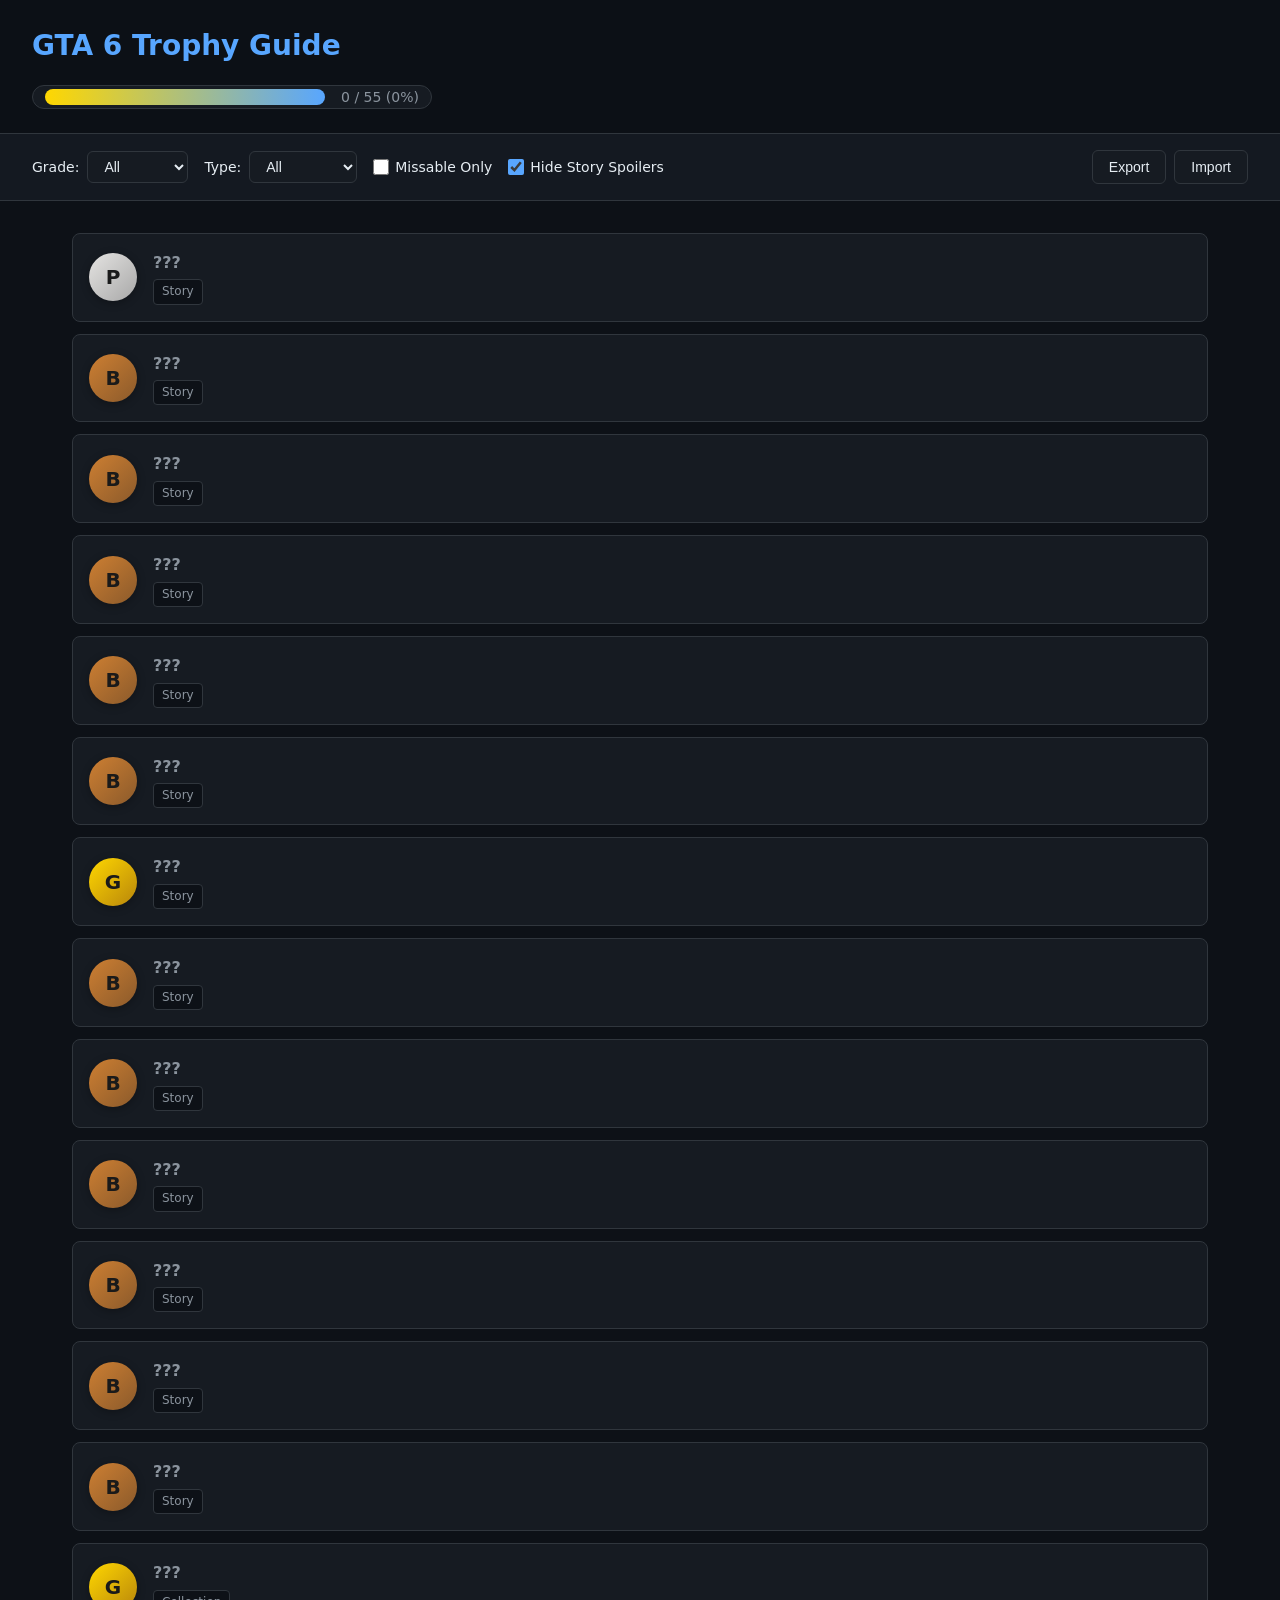
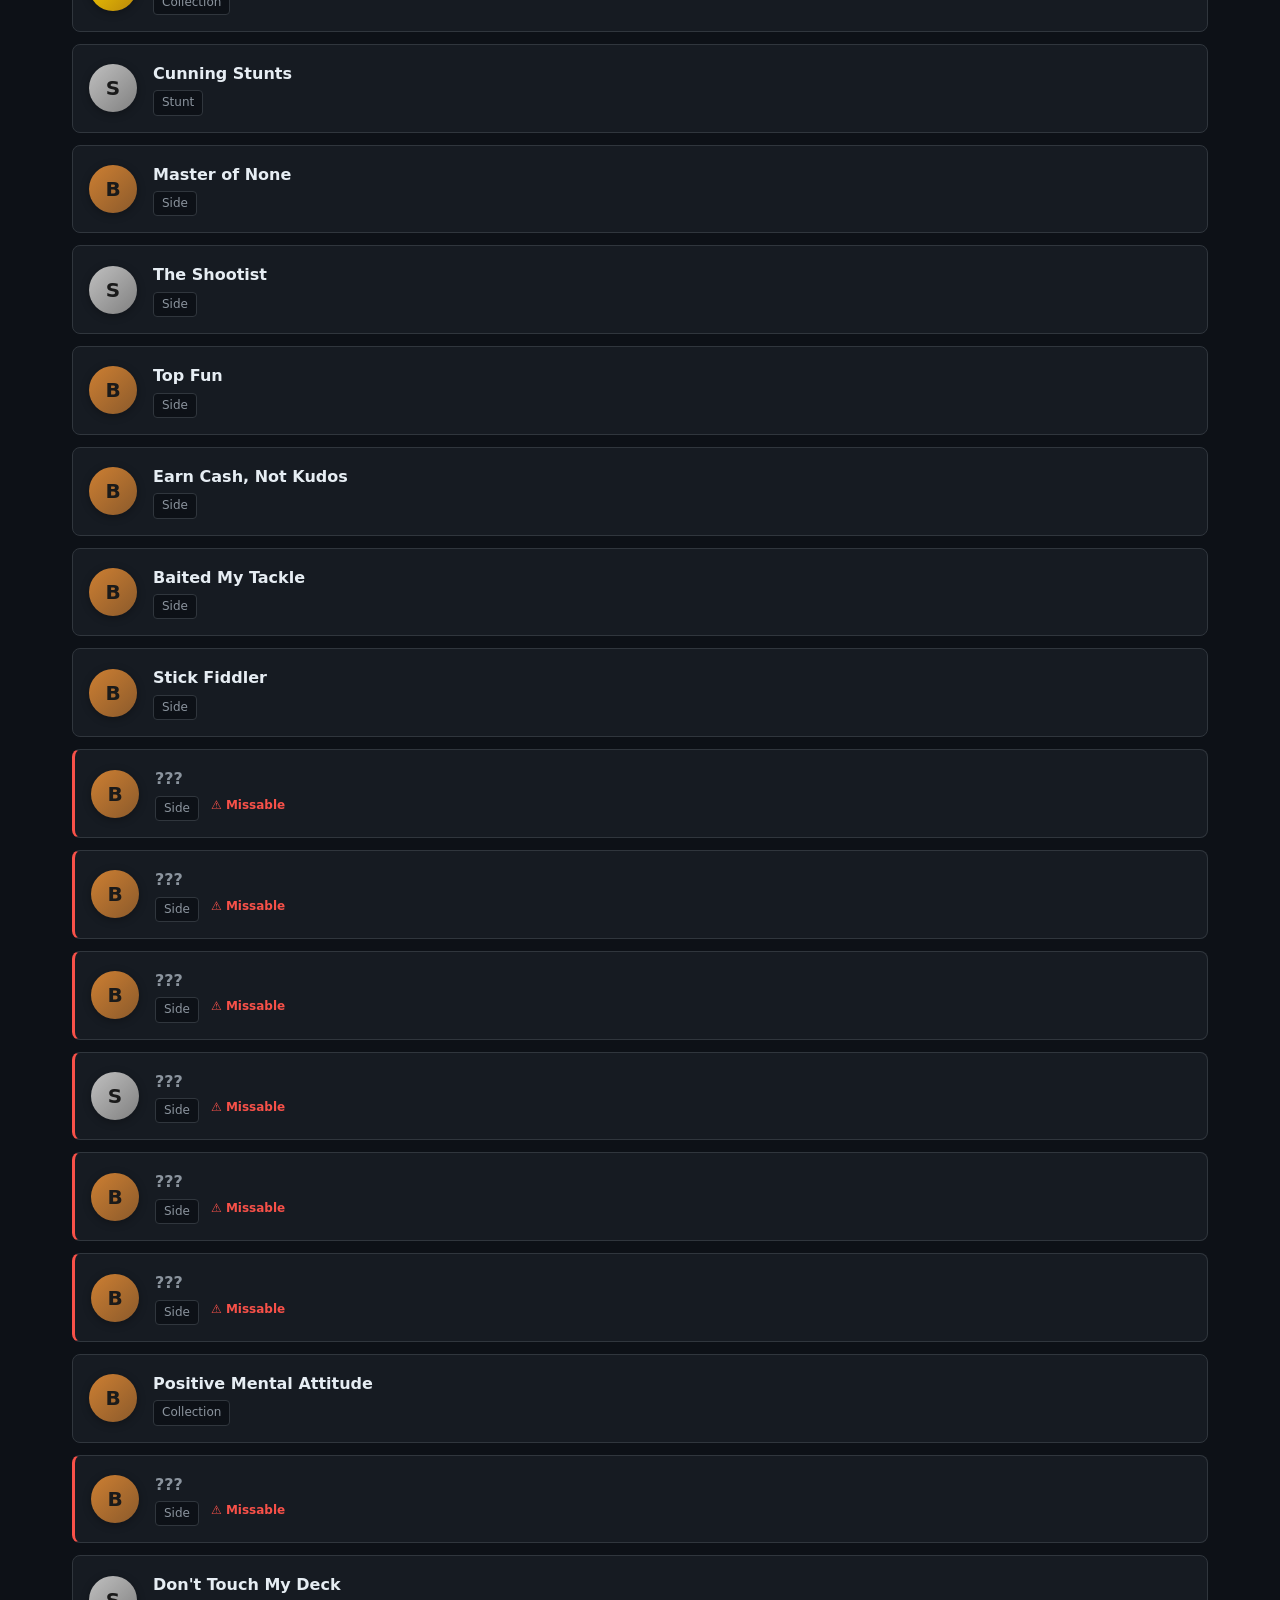
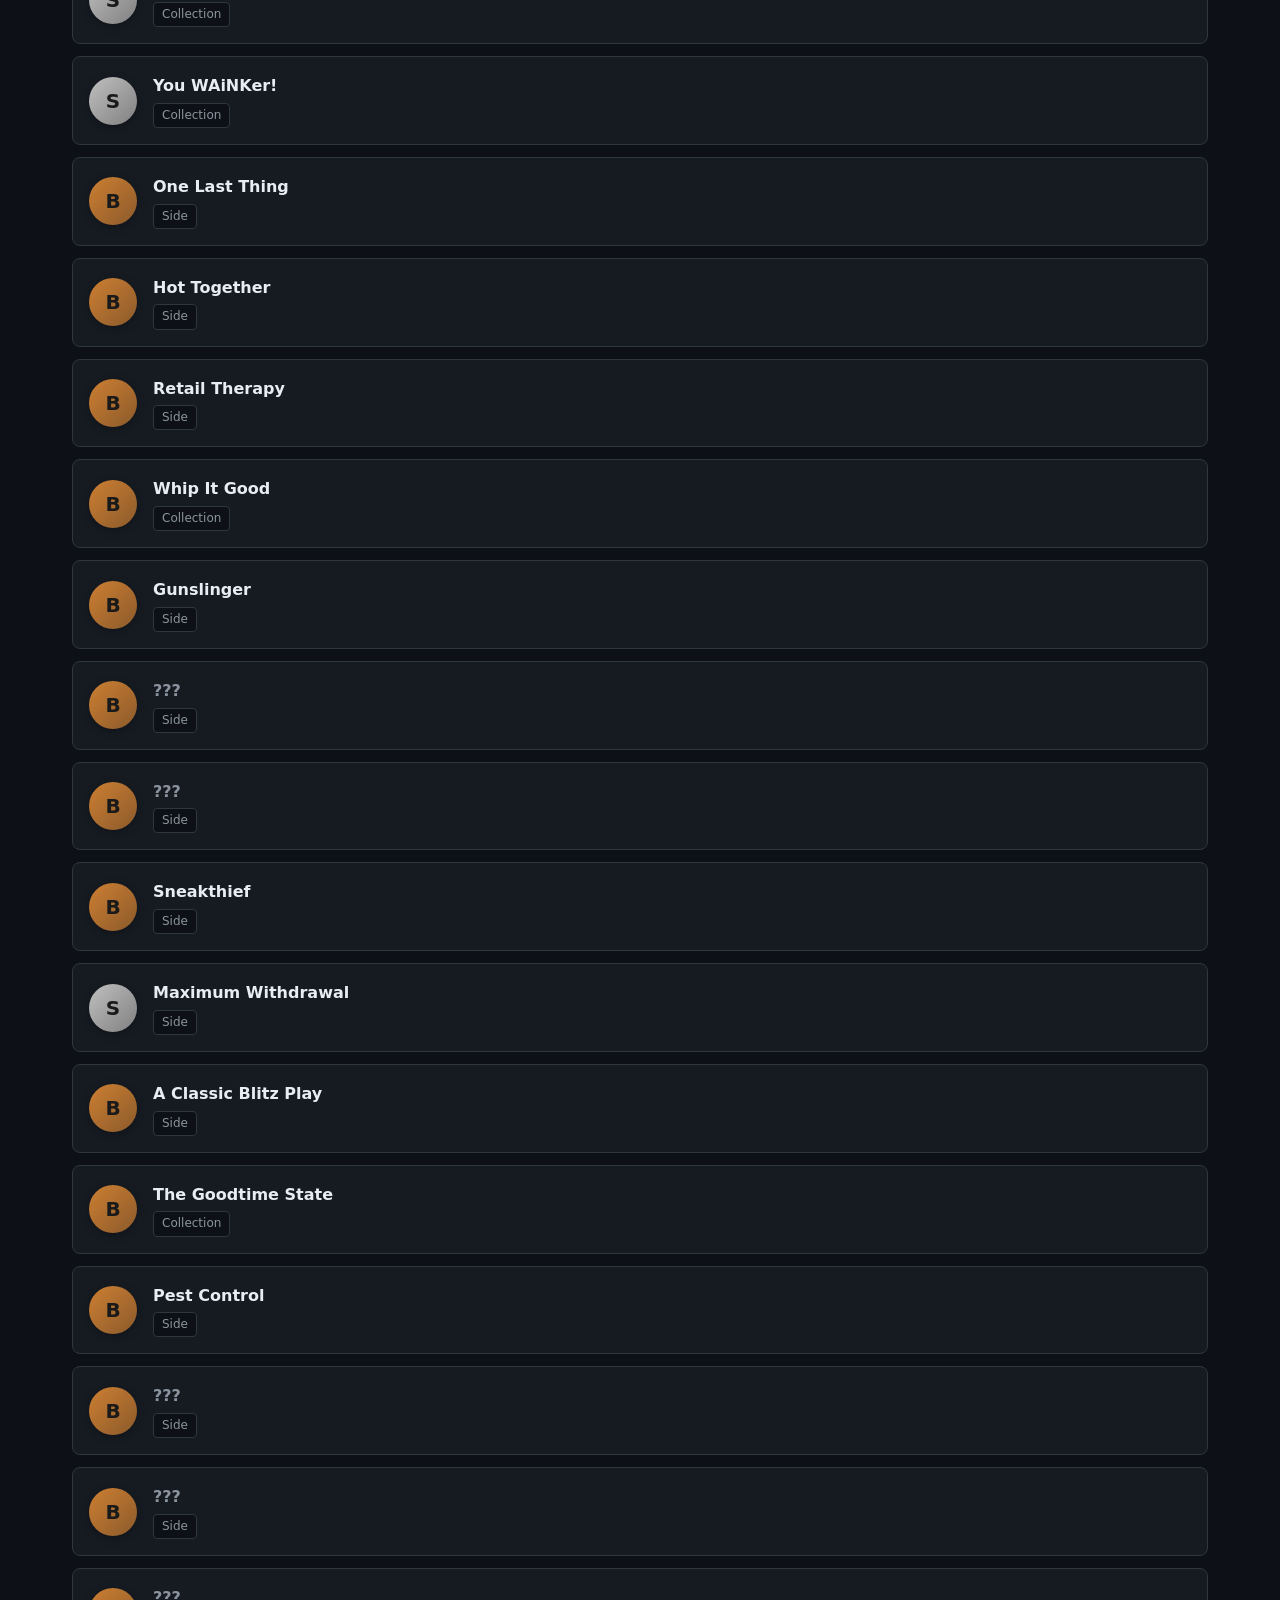
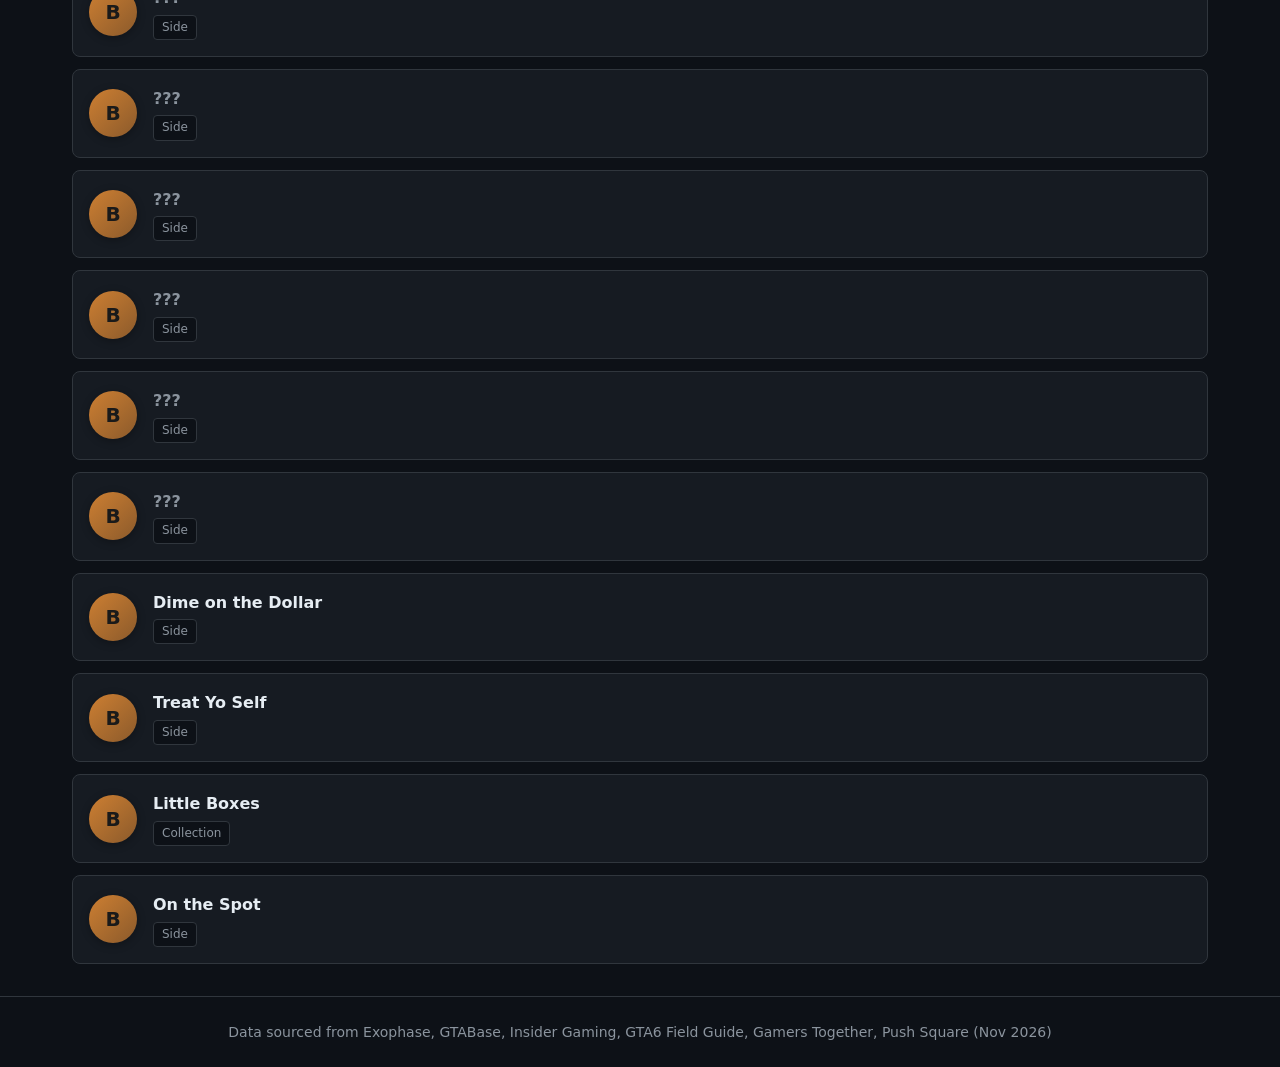
==== app/index.html @ a834d06f "FASE 1: GTA 6 trophy guide complete - 55 official PS5 trophies with exact names, grades, types, sour" ====
<!DOCTYPE html>
<html lang="en">
<head>
  <meta charset="UTF-8">
  <meta name="viewport" content="width=device-width, initial-scale=1.0">
  <title>GTA 6 Trophy Guide</title>
  <link rel="stylesheet" href="styles.css">
</head>
<body>
  <header class="header">
    <h1>GTA 6 Trophy Guide</h1>
    <div class="progress-bar">
      <div class="progress-fill" id="progressFill"></div>
      <span class="progress-text" id="progressText">0 / 55 (0%)</span>
    </div>
  </header>

  <nav class="toolbar">
    <div class="filter-group">
      <label>Grade:</label>
      <select id="gradeFilter">
        <option value="all">All</option>
        <option value="platinum">Platinum</option>
        <option value="gold">Gold</option>
        <option value="silver">Silver</option>
        <option value="bronze">Bronze</option>
      </select>
    </div>
    <div class="filter-group">
      <label>Type:</label>
      <select id="typeFilter">
        <option value="all">All</option>
        <option value="story">Story</option>
        <option value="side">Side</option>
        <option value="collection">Collection</option>
        <option value="stunt">Stunt</option>
      </select>
    </div>
    <div class="filter-group">
      <label>
        <input type="checkbox" id="missableFilter"> Missable Only
      </label>
    </div>
    <div class="filter-group">
      <label>
        <input type="checkbox" id="spoilerToggle" checked> Hide Story Spoilers
      </label>
    </div>
    <div class="actions">
      <button id="exportBtn" title="Export progress to JSON">Export</button>
      <button id="importBtn" title="Import progress from JSON">Import</button>
      <input type="file" id="importFile" accept=".json" style="display:none;">
    </div>
  </nav>

  <main class="main">
    <section id="listView" class="view">
      <ul id="trophyList" class="trophy-list"></ul>
    </section>

    <section id="detailView" class="view hidden">
      <button class="back-btn" id="backBtn">← Back to List</button>
      <article id="trophyDetail" class="trophy-detail"></article>
    </section>

    <section id="roadmapView" class="view hidden">
      <button class="back-btn" id="roadmapBackBtn">← Back to List</button>
      <div id="roadmap" class="roadmap"></div>
    </section>
  </main>

  <footer class="footer">
    <p>Data sourced from Exophase, GTABase, Insider Gaming, GTA6 Field Guide, Gamers Together, Push Square (Nov 2026)</p>
  </footer>

  <script type="module" src="app.js"></script>
</body>
</html>
---- app/styles.css ----
* {
  box-sizing: border-box;
  margin: 0;
  padding: 0;
}

:root {
  --bg: #0d1117;
  --fg: #e6edf3;
  --muted: #8b949e;
  --accent: #58a6ff;
  --accent-hover: #79c0ff;
  --card: #161b22;
  --border: #30363d;
  --platinum: #e5e4e2;
  --gold: #ffd700;
  --silver: #c0c0c0;
  --bronze: #cd7f32;
  --danger: #f85149;
  --success: #3fb950;
}

body {
  font-family: system-ui, -apple-system, BlinkMacSystemFont, 'Segoe UI', sans-serif;
  background: var(--bg);
  color: var(--fg);
  line-height: 1.6;
  min-height: 100vh;
  display: flex;
  flex-direction: column;
}

.header {
  padding: 1.5rem 2rem;
  border-bottom: 1px solid var(--border);
  background: rgba(13, 17, 23, 0.95);
  position: sticky;
  top: 0;
  z-index: 10;
}

.header h1 {
  font-size: 1.75rem;
  font-weight: 700;
  margin-bottom: 1rem;
  color: var(--accent);
}

.progress-bar {
  display: flex;
  align-items: center;
  gap: 1rem;
  height: 24px;
  background: var(--card);
  border: 1px solid var(--border);
  border-radius: 12px;
  padding: 0 0.75rem;
  max-width: 400px;
}

.progress-fill {
  height: 16px;
  background: linear-gradient(90deg, var(--gold), var(--accent));
  border-radius: 8px;
  transition: width 0.3s ease;
  flex: 1;
}

.progress-text {
  font-size: 0.875rem;
  color: var(--muted);
  white-space: nowrap;
}

.toolbar {
  display: flex;
  flex-wrap: wrap;
  gap: 1rem;
  padding: 1rem 2rem;
  border-bottom: 1px solid var(--border);
  background: rgba(22, 27, 34, 0.95);
  position: sticky;
  top: 60px;
  z-index: 9;
  align-items: center;
}

.filter-group {
  display: flex;
  align-items: center;
  gap: 0.5rem;
  font-size: 0.875rem;
}

.filter-group select {
  padding: 0.375rem 0.75rem;
  border: 1px solid var(--border);
  border-radius: 6px;
  background: var(--card);
  color: var(--fg);
  font-size: 0.875rem;
  cursor: pointer;
}

.filter-group select:focus {
  outline: none;
  border-color: var(--accent);
}

.filter-group label {
  display: flex;
  align-items: center;
  gap: 0.375rem;
  cursor: pointer;
}

.filter-group input[type="checkbox"] {
  width: 16px;
  height: 16px;
  accent-color: var(--accent);
}

.actions {
  display: flex;
  gap: 0.5rem;
  margin-left: auto;
}

.actions button {
  padding: 0.5rem 1rem;
  border: 1px solid var(--border);
  border-radius: 6px;
  background: var(--card);
  color: var(--fg);
  font-size: 0.875rem;
  cursor: pointer;
  transition: all 0.15s ease;
}

.actions button:hover {
  border-color: var(--accent);
  background: var(--bg);
}

.main {
  flex: 1;
  padding: 2rem;
  max-width: 1200px;
  margin: 0 auto;
  width: 100%;
}

.view {
  animation: fadeIn 0.2s ease;
}

@keyframes fadeIn {
  from { opacity: 0; transform: translateY(4px); }
  to { opacity: 1; transform: translateY(0); }
}

.hidden {
  display: none !important;
}

.trophy-list {
  list-style: none;
  display: grid;
  gap: 0.75rem;
}

.trophy-item {
  display: flex;
  align-items: center;
  gap: 1rem;
  padding: 1rem;
  background: var(--card);
  border: 1px solid var(--border);
  border-radius: 8px;
  cursor: pointer;
  transition: all 0.15s ease;
}

.trophy-item:hover {
  border-color: var(--accent);
  transform: translateX(4px);
}

.trophy-item.earned {
  border-color: var(--success);
  background: rgba(63, 185, 80, 0.1);
}

.trophy-item.missable {
  border-left: 3px solid var(--danger);
}

.trophy-grade {
  width: 48px;
  height: 48px;
  border-radius: 50%;
  display: flex;
  align-items: center;
  justify-content: center;
  font-weight: 700;
  font-size: 1.25rem;
  flex-shrink: 0;
  box-shadow: 0 2px 8px rgba(0,0,0,0.3);
}

.trophy-grade.platinum { background: linear-gradient(135deg, #e5e4e2, #a8a8a8); color: #1a1a1a; }
.trophy-grade.gold { background: linear-gradient(135deg, #ffd700, #b8860b); color: #1a1a1a; }
.trophy-grade.silver { background: linear-gradient(135deg, #c0c0c0, #808080); color: #1a1a1a; }
.trophy-grade.bronze { background: linear-gradient(135deg, #cd7f32, #8b5a2b); color: #1a1a1a; }

.trophy-info {
  flex: 1;
  min-width: 0;
}

.trophy-name {
  font-weight: 600;
  font-size: 1rem;
  margin-bottom: 0.25rem;
  white-space: nowrap;
  overflow: hidden;
  text-overflow: ellipsis;
}

.trophy-name.hidden-spoiler {
  color: var(--muted);
}

.trophy-meta {
  display: flex;
  gap: 0.75rem;
  font-size: 0.75rem;
  color: var(--muted);
}

.trophy-type {
  text-transform: capitalize;
  padding: 0.125rem 0.5rem;
  background: var(--bg);
  border: 1px solid var(--border);
  border-radius: 4px;
}

.trophy-missable-badge {
  color: var(--danger);
  font-weight: 600;
}

.back-btn {
  display: inline-flex;
  align-items: center;
  gap: 0.5rem;
  padding: 0.5rem 1rem;
  margin-bottom: 1.5rem;
  border: 1px solid var(--border);
  border-radius: 6px;
  background: var(--card);
  color: var(--fg);
  font-size: 0.875rem;
  cursor: pointer;
  transition: all 0.15s ease;
}

.back-btn:hover {
  border-color: var(--accent);
  background: var(--bg);
}

.trophy-detail {
  background: var(--card);
  border: 1px solid var(--border);
  border-radius: 12px;
  padding: 2rem;
}

.trophy-detail-header {
  display: flex;
  align-items: flex-start;
  gap: 1.5rem;
  margin-bottom: 1.5rem;
  padding-bottom: 1.5rem;
  border-bottom: 1px solid var(--border);
}

.trophy-detail-grade {
  width: 80px;
  height: 80px;
  border-radius: 50%;
  display: flex;
  align-items: center;
  justify-content: center;
  font-weight: 700;
  font-size: 2rem;
  flex-shrink: 0;
  box-shadow: 0 4px 16px rgba(0,0,0,0.4);
}

.trophy-detail-info h2 {
  font-size: 1.5rem;
  margin-bottom: 0.5rem;
}

.trophy-detail-meta {
  display: flex;
  gap: 1rem;
  font-size: 0.875rem;
  color: var(--muted);
}

.trophy-detail-section {
  margin-bottom: 1.5rem;
}

.trophy-detail-section h3 {
  font-size: 1rem;
  color: var(--accent);
  margin-bottom: 0.5rem;
  text-transform: uppercase;
  letter-spacing: 0.05em;
}

.trophy-detail-section p {
  color: var(--fg);
  line-height: 1.7;
}

.trophy-detail-source {
  font-size: 0.875rem;
  color: var(--muted);
}

.trophy-detail-source a {
  color: var(--accent);
  text-decoration: none;
}

.trophy-detail-source a:hover {
  text-decoration: underline;
}

.roadmap {
  background: var(--card);
  border: 1px solid var(--border);
  border-radius: 12px;
  padding: 2rem;
}

.roadmap h2 {
  font-size: 1.5rem;
  margin-bottom: 1.5rem;
  color: var(--accent);
}

.roadmap-phase {
  margin-bottom: 2rem;
  padding-bottom: 1.5rem;
  border-bottom: 1px solid var(--border);
}

.roadmap-phase:last-child {
  border-bottom: none;
  margin-bottom: 0;
  padding-bottom: 0;
}

.roadmap-phase h3 {
  font-size: 1.125rem;
  color: var(--gold);
  margin-bottom: 1rem;
  display: flex;
  align-items: center;
  gap: 0.5rem;
}

.roadmap-phase ul {
  list-style: none;
  display: grid;
  grid-template-columns: repeat(auto-fill, minmax(280px, 1fr));
  gap: 0.5rem;
}

.roadmap-phase li {
  display: flex;
  align-items: center;
  gap: 0.75rem;
  padding: 0.5rem 0.75rem;
  background: var(--bg);
  border: 1px solid var(--border);
  border-radius: 6px;
  font-size: 0.875rem;
}

.roadmap-phase li.done {
  border-color: var(--success);
  background: rgba(63, 185, 80, 0.1);
  text-decoration: line-through;
  color: var(--muted);
}

.roadmap-phase li.missable {
  border-left: 3px solid var(--danger);
}

.roadmap-checkbox {
  width: 18px;
  height: 18px;
  accent-color: var(--accent);
  cursor: pointer;
  flex-shrink: 0;
}

.footer {
  padding: 1.5rem 2rem;
  border-top: 1px solid var(--border);
  text-align: center;
  color: var(--muted);
  font-size: 0.875rem;
}

@media (max-width: 768px) {
  .header, .toolbar, .main, .footer {
    padding-left: 1rem;
    padding-right: 1rem;
  }
  
  .toolbar {
    flex-direction: column;
    align-items: stretch;
  }
  
  .actions {
    justify-content: center;
  }
  
  .roadmap-phase ul {
    grid-template-columns: 1fr;
  }
}
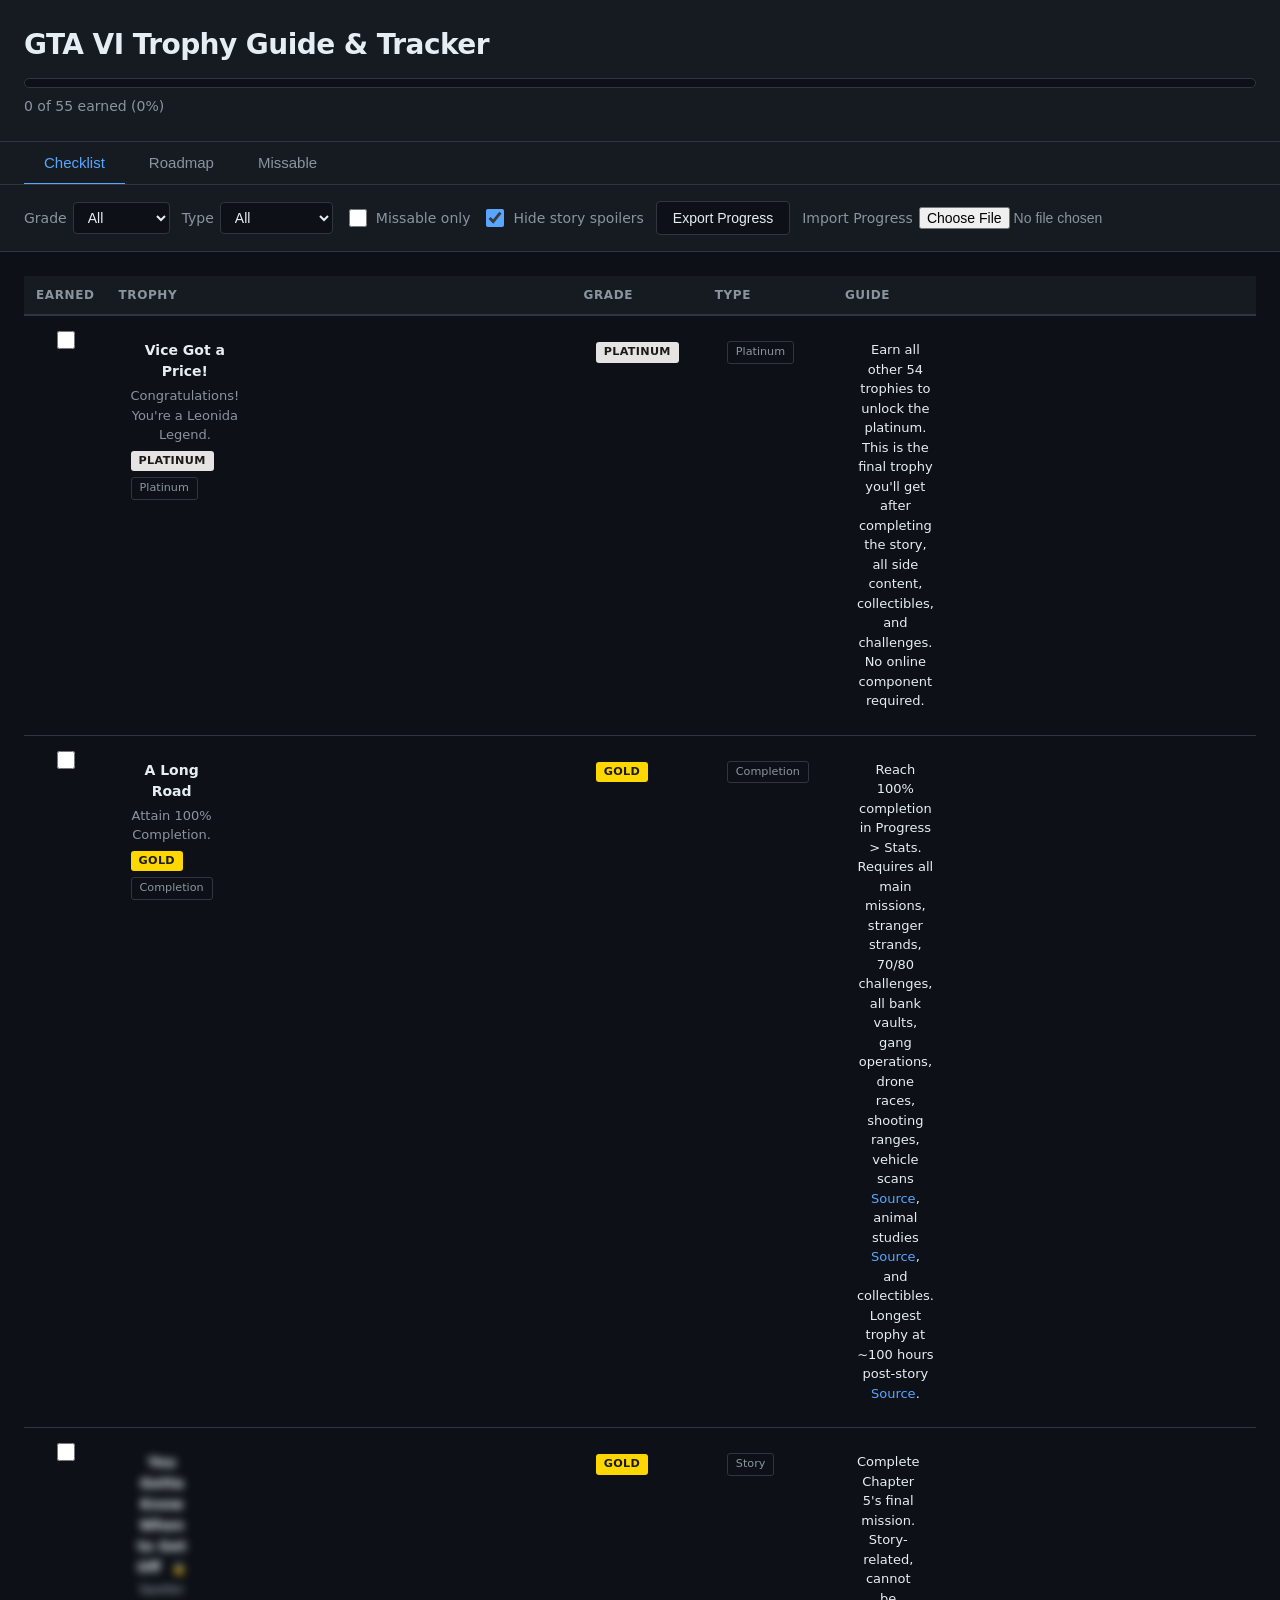
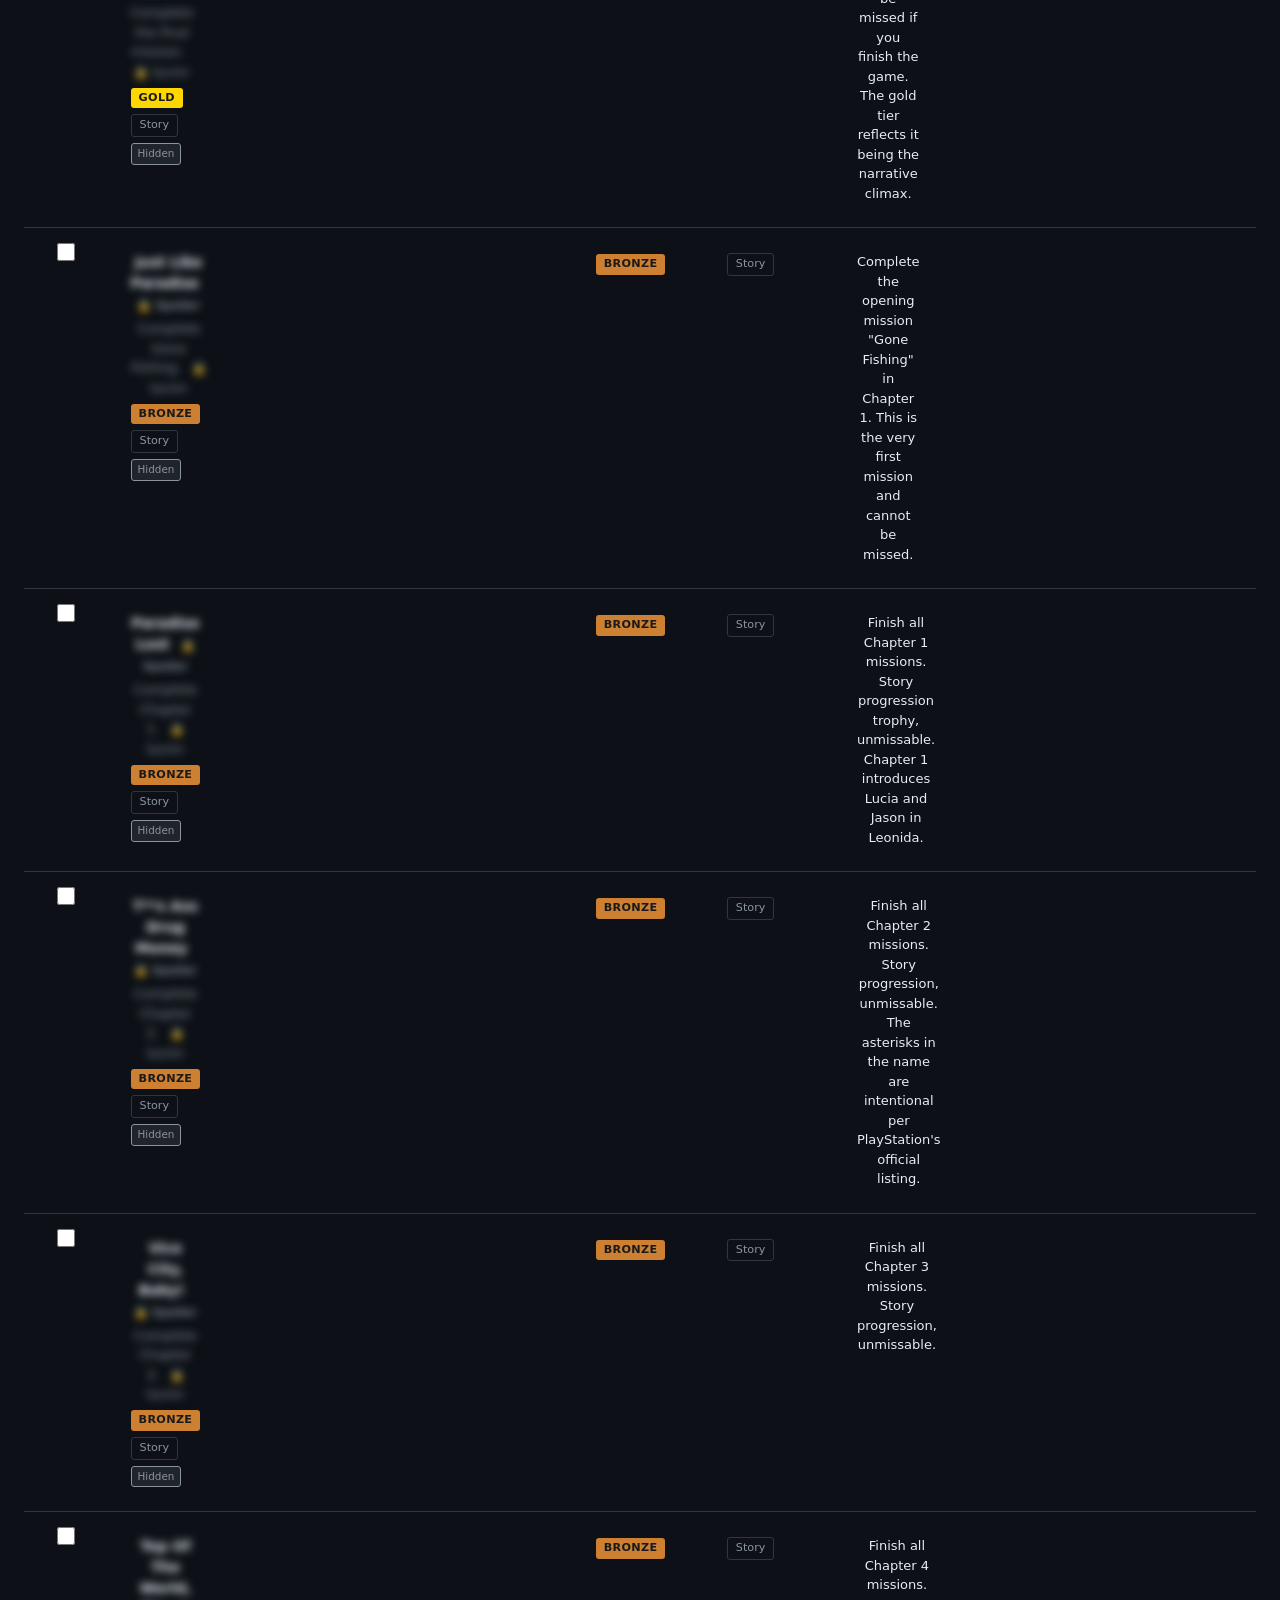
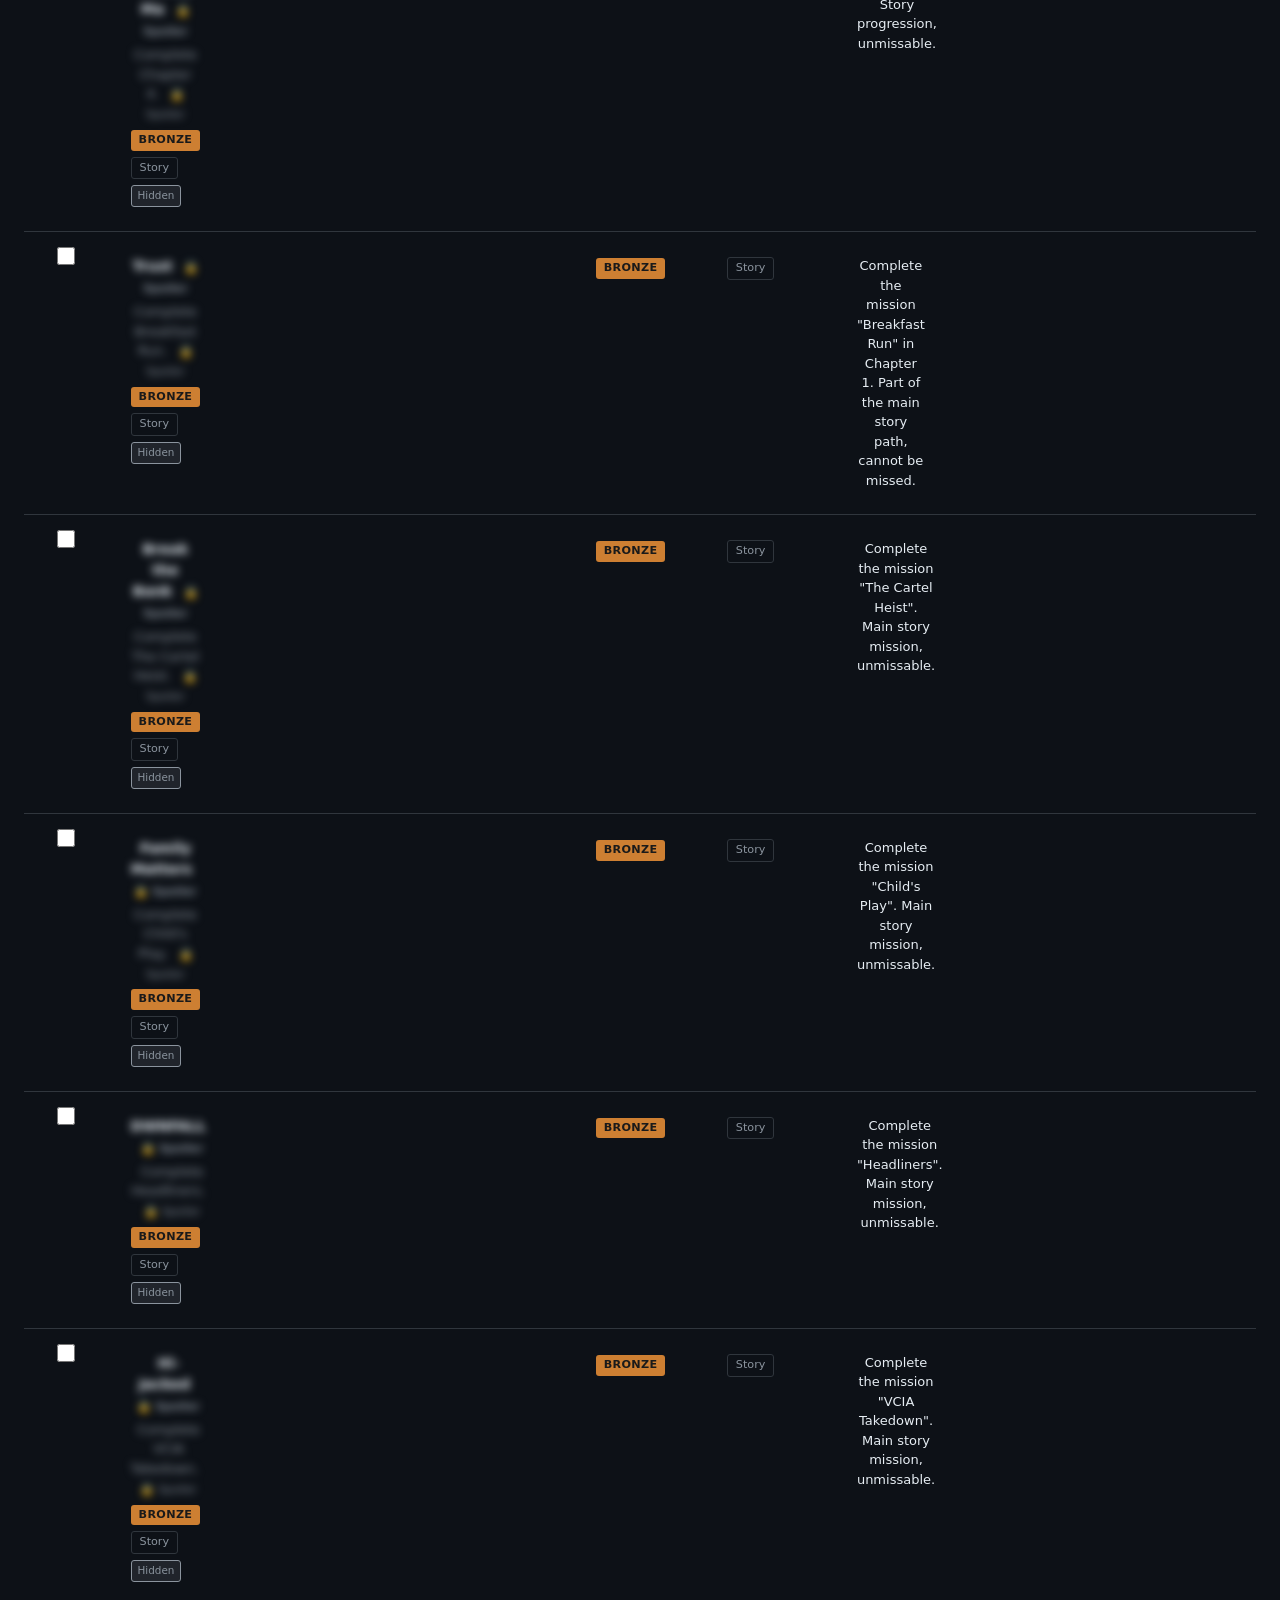
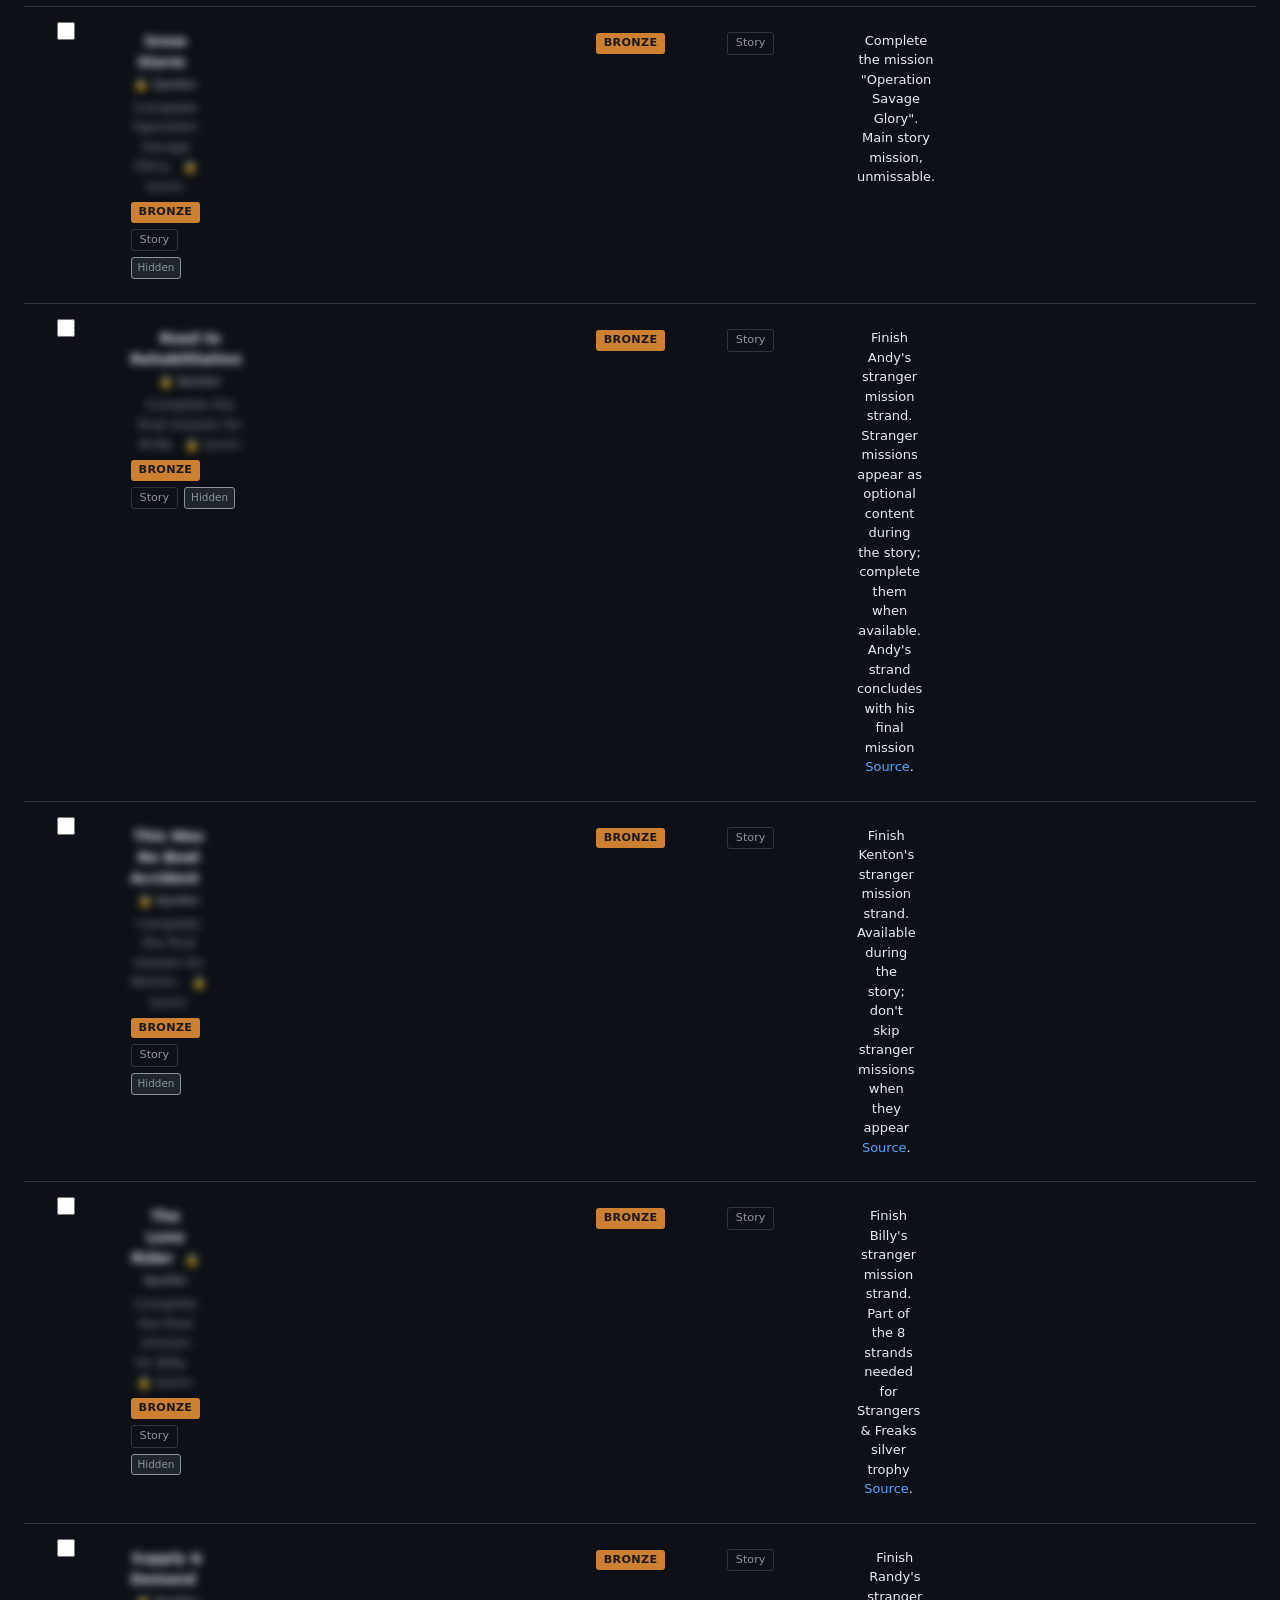
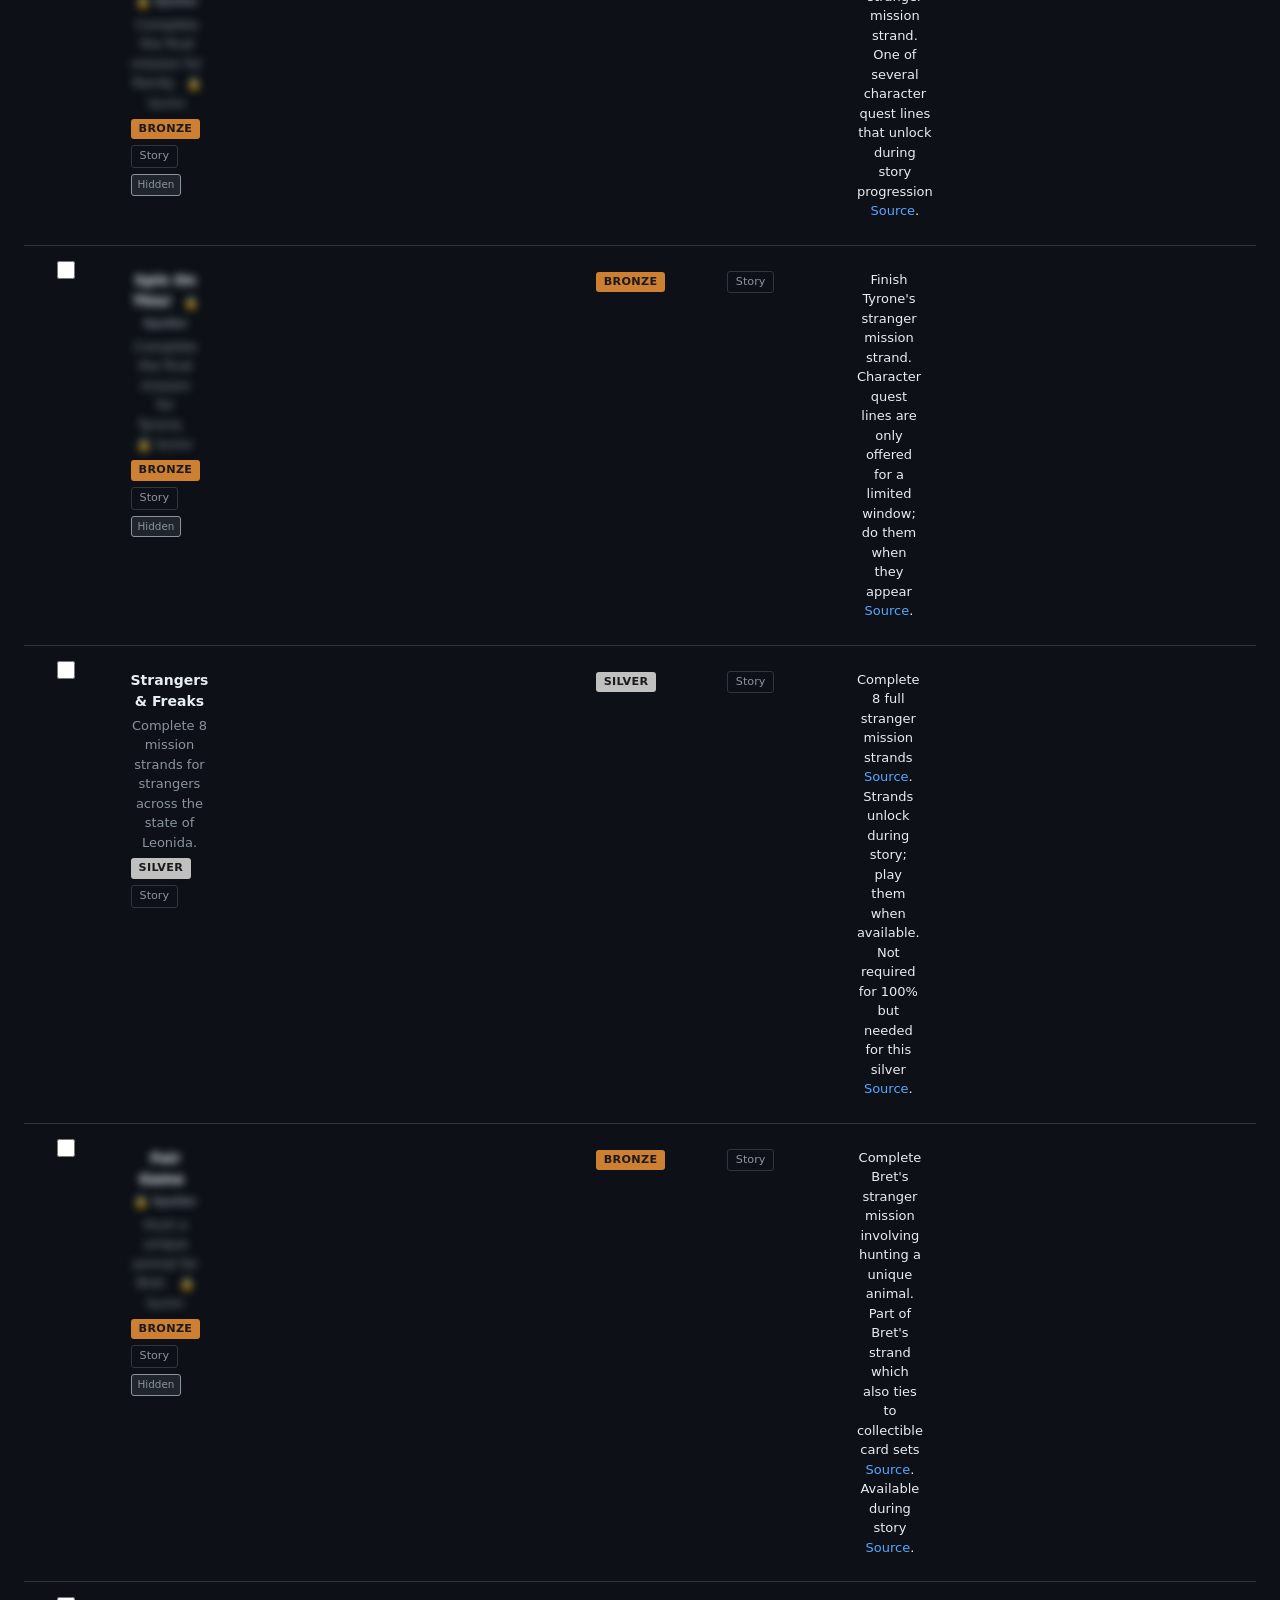
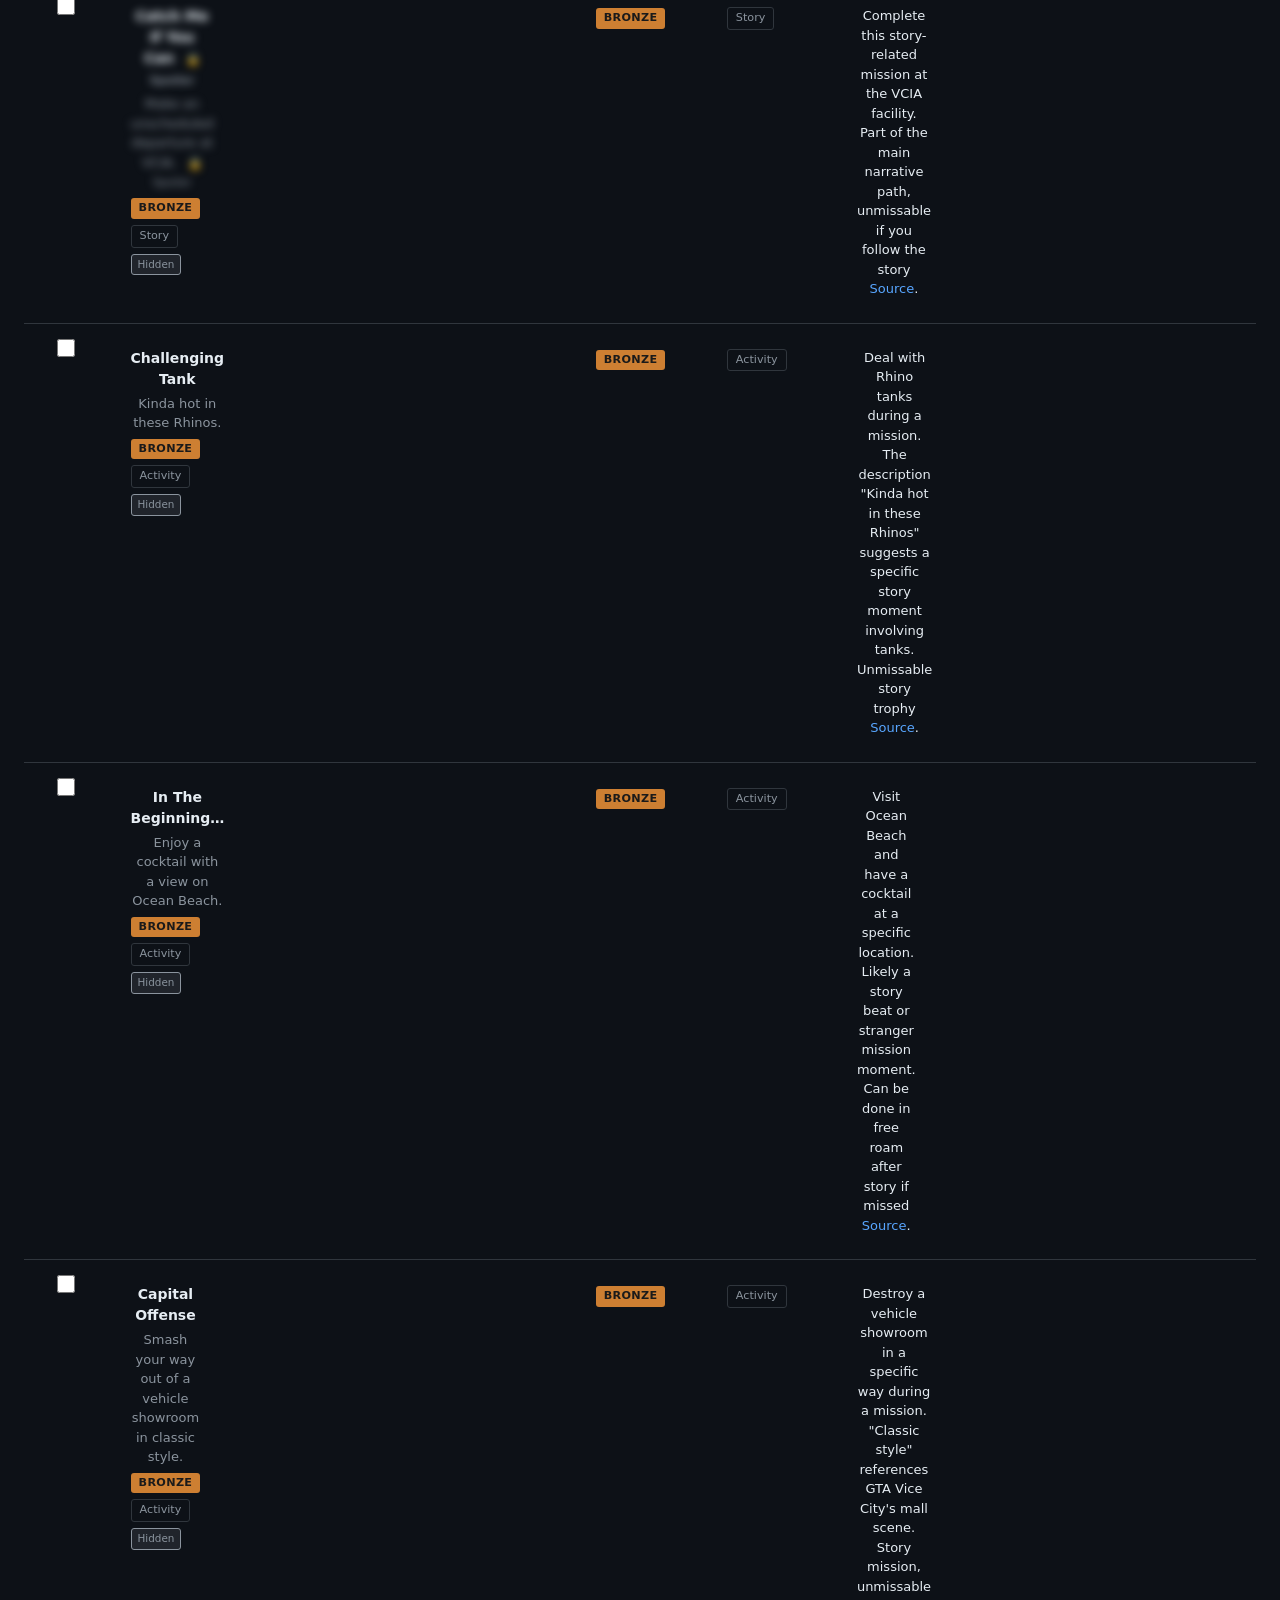
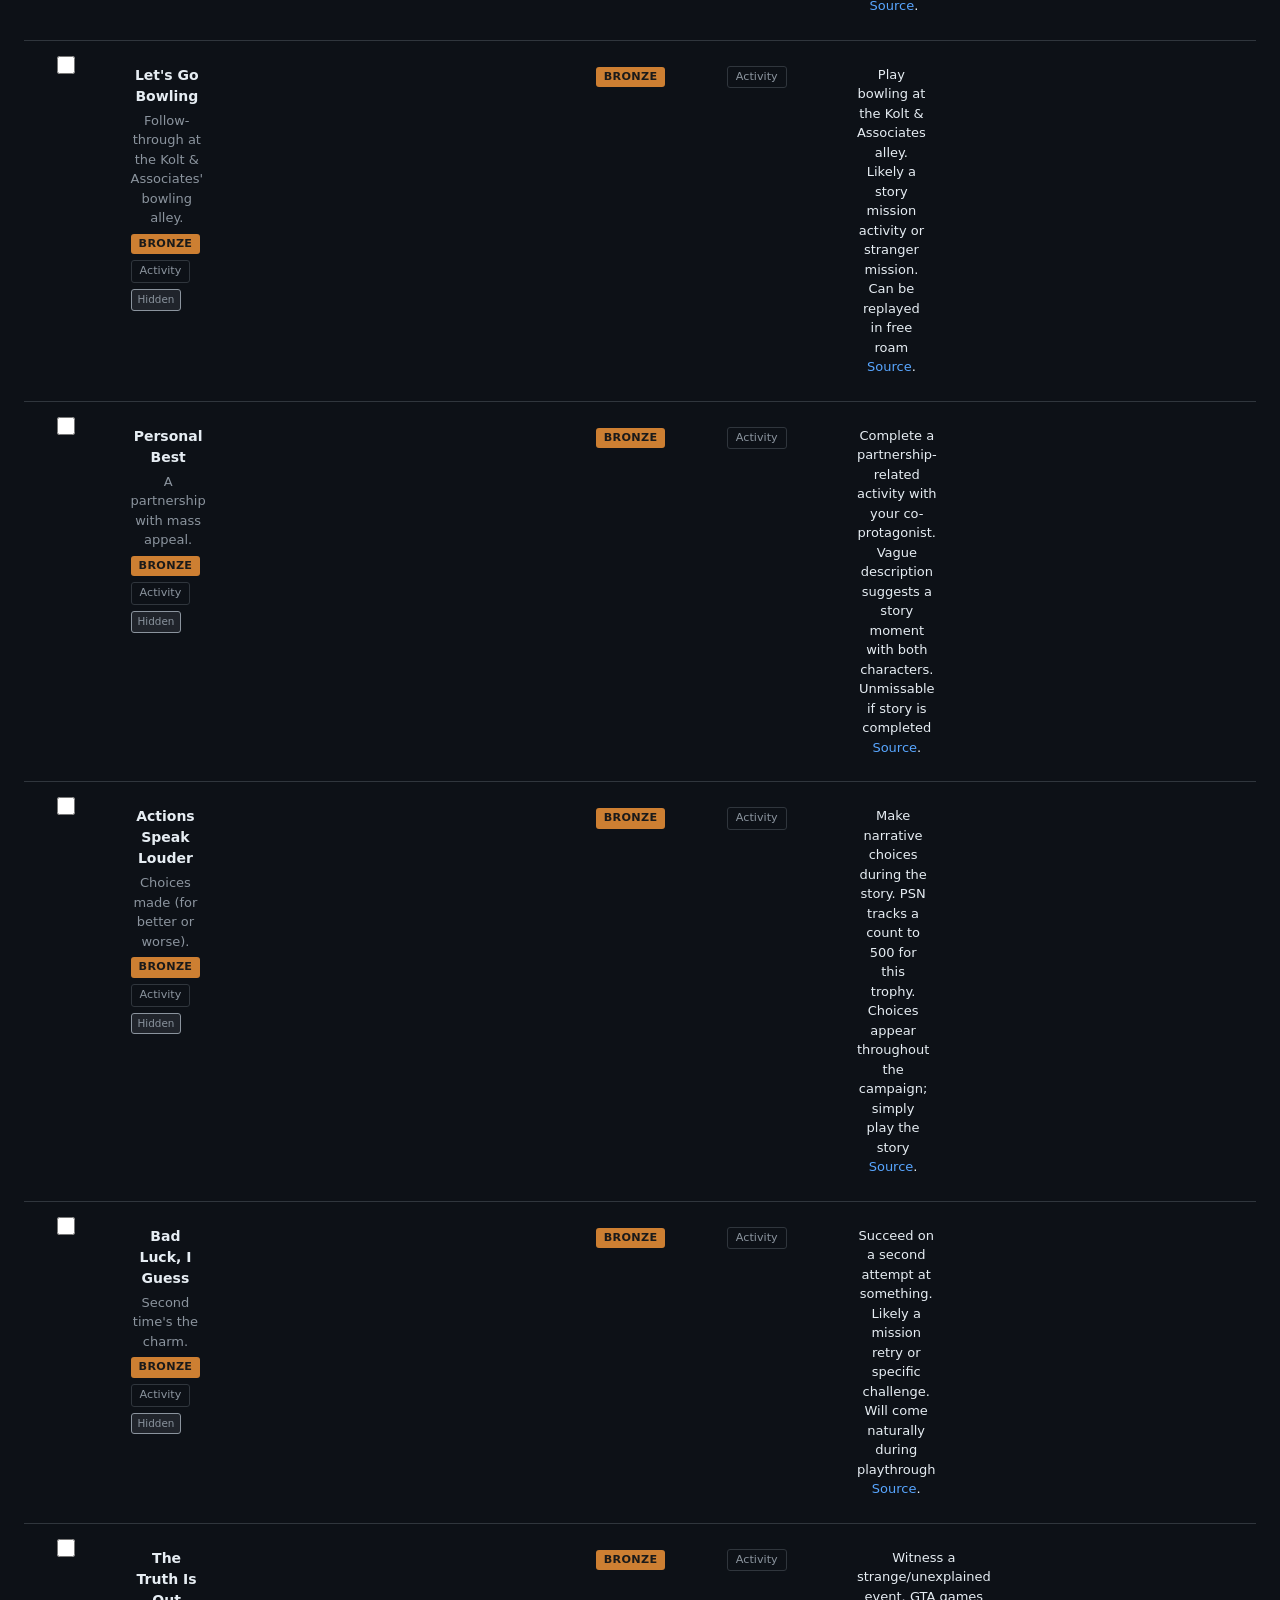
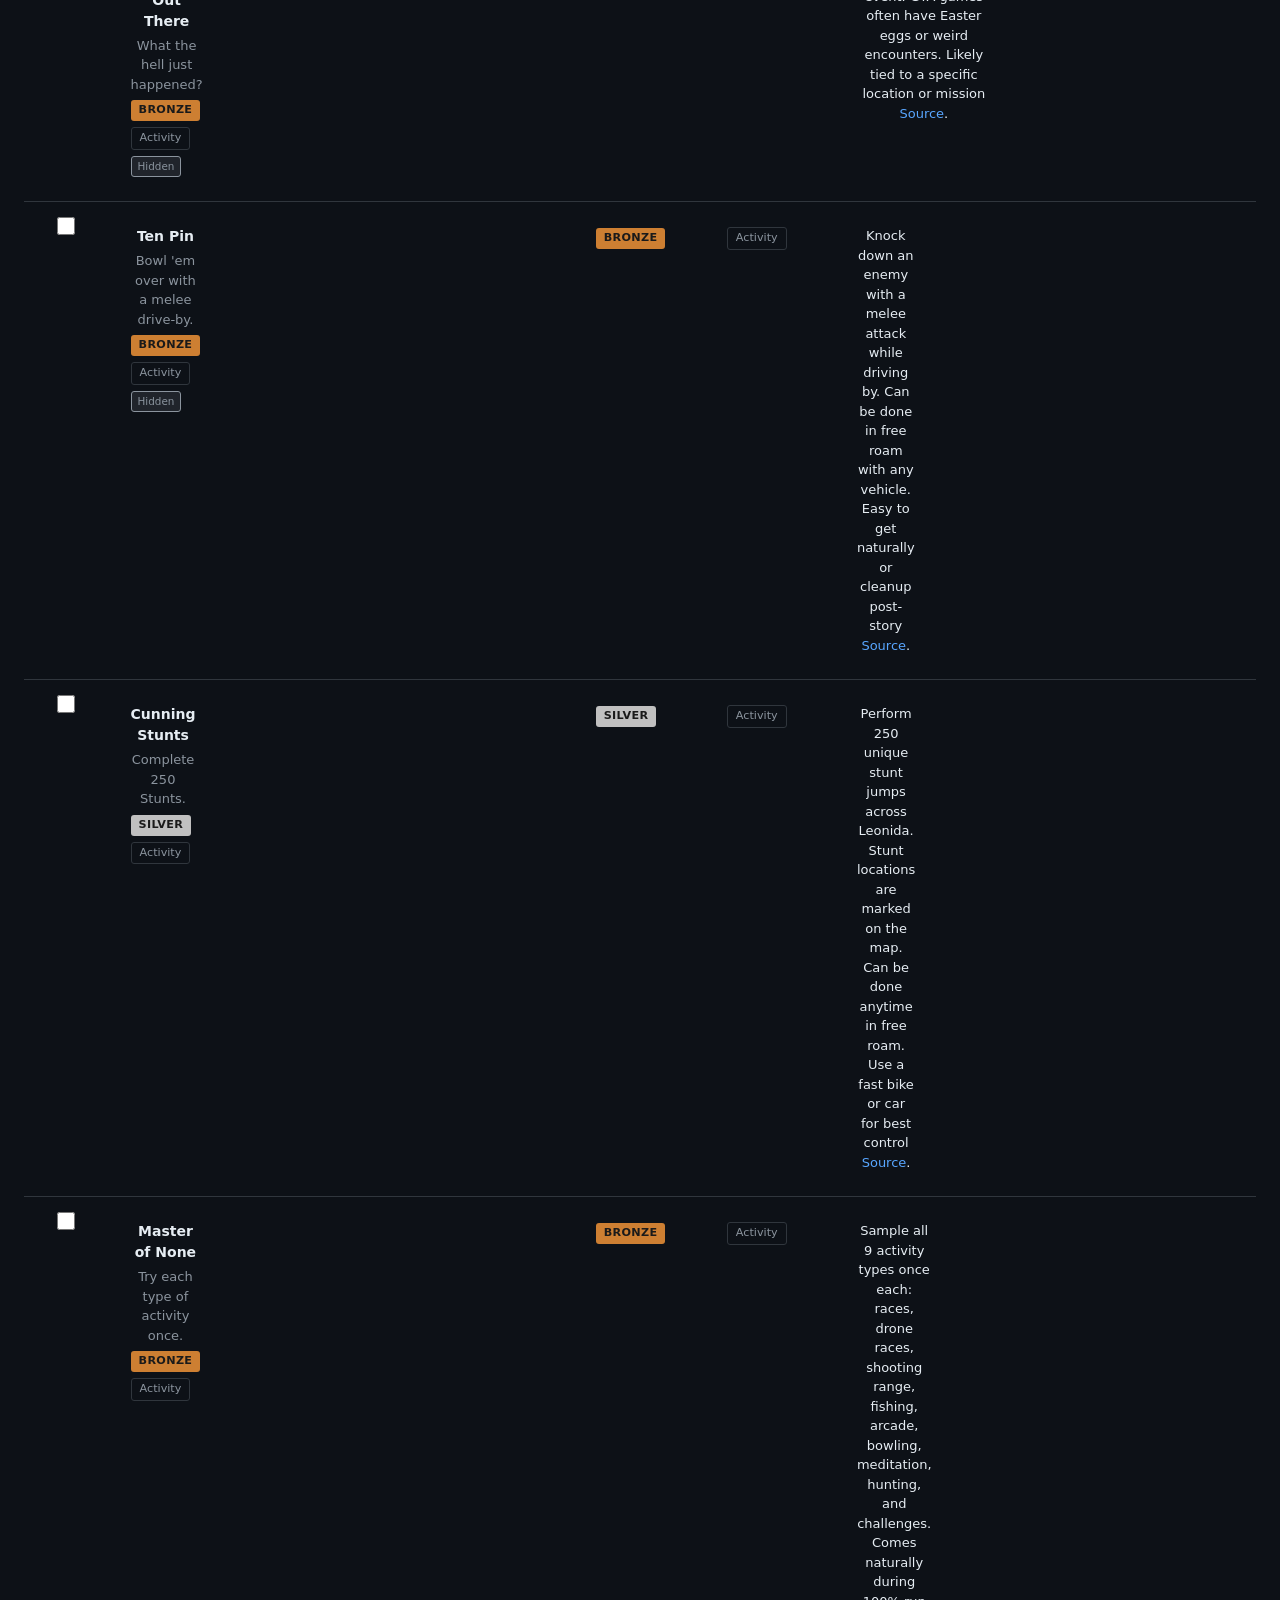
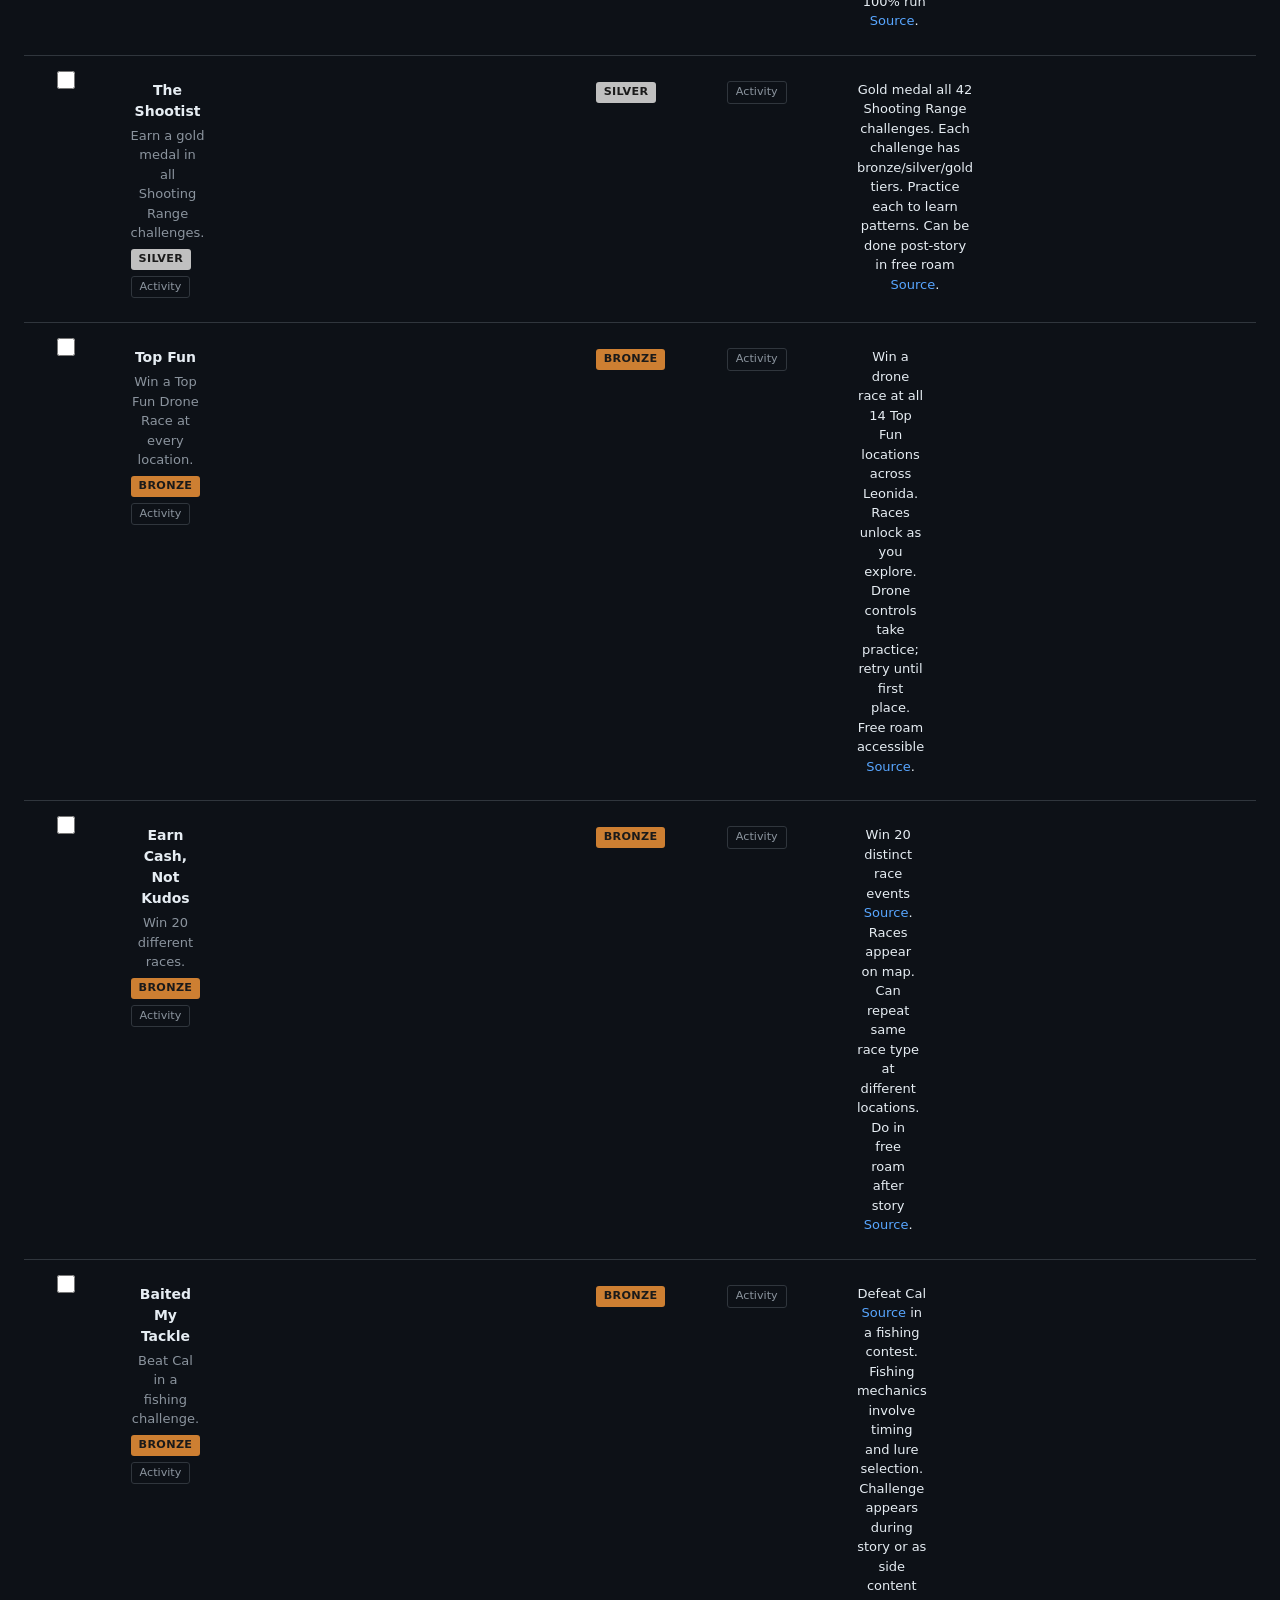
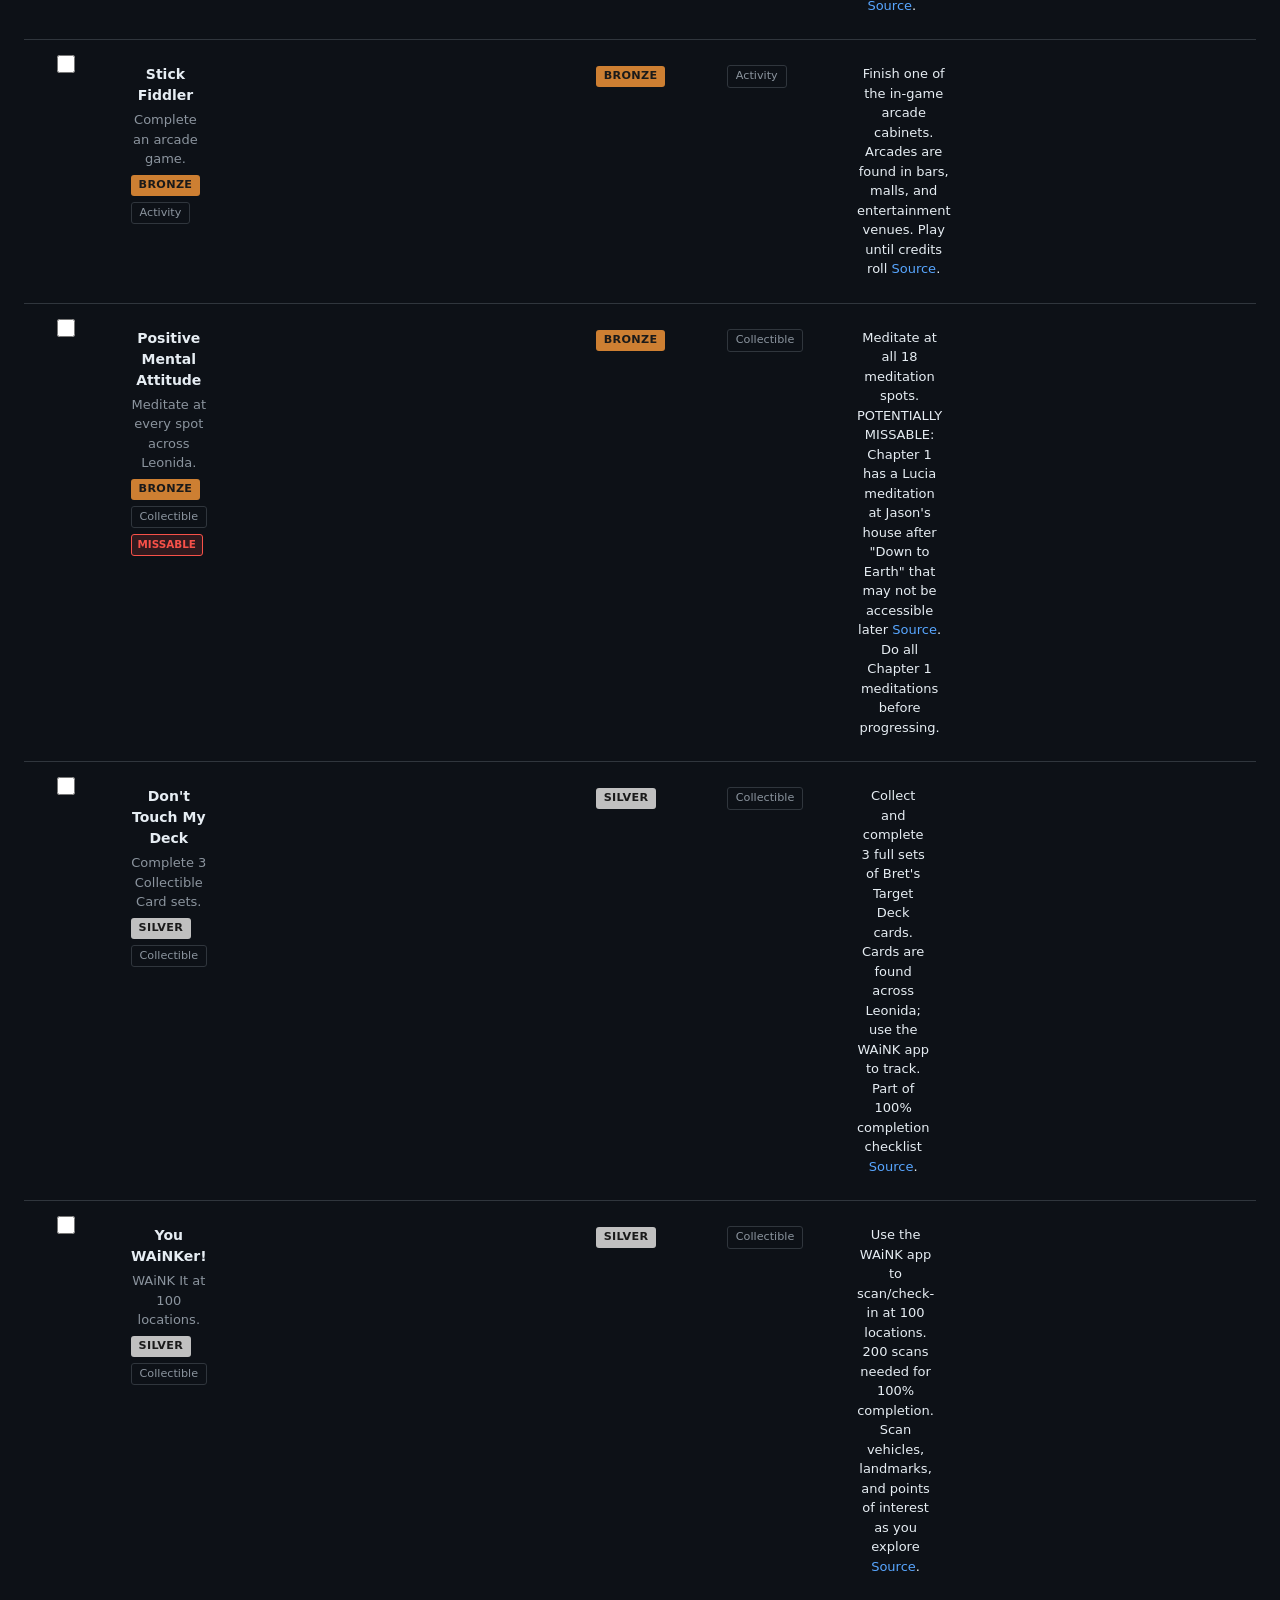
==== commit e506b886: "FASE 2R: trophy guide rebuild under recording" ====
--- a/app/index.html
+++ b/app/index.html
@@ -1,78 +1,88 @@
-<!DOCTYPE html>
+<!doctype html>
 <html lang="en">
 <head>
-  <meta charset="UTF-8">
-  <meta name="viewport" content="width=device-width, initial-scale=1.0">
-  <title>GTA 6 Trophy Guide</title>
-  <link rel="stylesheet" href="styles.css">
+<meta charset="utf-8">
+<meta name="viewport" content="width=device-width, initial-scale=1">
+<title>GTA VI Trophy Guide & Tracker</title>
+<link rel="stylesheet" href="style.css">
 </head>
 <body>
-  <header class="header">
-    <h1>GTA 6 Trophy Guide</h1>
-    <div class="progress-bar">
+<header>
+  <h1>GTA VI Trophy Guide & Tracker</h1>
+  <div class="progress-wrap">
+    <div class="progress-bar" role="progressbar" aria-valuenow="0" aria-valuemin="0" aria-valuemax="100">
       <div class="progress-fill" id="progressFill"></div>
-      <span class="progress-text" id="progressText">0 / 55 (0%)</span>
     </div>
-  </header>
+    <p id="progressText" class="progress-text">0 of 55 earned (0%)</p>
+  </div>
+</header>
 
-  <nav class="toolbar">
-    <div class="filter-group">
-      <label>Grade:</label>
-      <select id="gradeFilter">
-        <option value="all">All</option>
-        <option value="platinum">Platinum</option>
-        <option value="gold">Gold</option>
-        <option value="silver">Silver</option>
-        <option value="bronze">Bronze</option>
-      </select>
-    </div>
-    <div class="filter-group">
-      <label>Type:</label>
-      <select id="typeFilter">
-        <option value="all">All</option>
-        <option value="story">Story</option>
-        <option value="side">Side</option>
-        <option value="collection">Collection</option>
-        <option value="stunt">Stunt</option>
-      </select>
-    </div>
-    <div class="filter-group">
-      <label>
-        <input type="checkbox" id="missableFilter"> Missable Only
-      </label>
-    </div>
-    <div class="filter-group">
-      <label>
-        <input type="checkbox" id="spoilerToggle" checked> Hide Story Spoilers
-      </label>
-    </div>
-    <div class="actions">
-      <button id="exportBtn" title="Export progress to JSON">Export</button>
-      <button id="importBtn" title="Import progress from JSON">Import</button>
-      <input type="file" id="importFile" accept=".json" style="display:none;">
-    </div>
-  </nav>
+<nav class="tabs" role="tablist" aria-label="Main views">
+  <button role="tab" id="tabChecklist" aria-selected="true" aria-controls="panelChecklist">Checklist</button>
+  <button role="tab" id="tabRoadmap" aria-selected="false" aria-controls="panelRoadmap">Roadmap</button>
+  <button role="tab" id="tabMissable" aria-selected="false" aria-controls="panelMissable">Missable</button>
+</nav>
 
-  <main class="main">
-    <section id="listView" class="view">
-      <ul id="trophyList" class="trophy-list"></ul>
-    </section>
+<div class="controls" role="search" aria-label="Filter trophies">
+  <label>Grade
+    <select id="filterGrade">
+      <option value="all">All</option>
+      <option value="platinum">Platinum</option>
+      <option value="gold">Gold</option>
+      <option value="silver">Silver</option>
+      <option value="bronze">Bronze</option>
+    </select>
+  </label>
+  <label>Type
+    <select id="filterType">
+      <option value="all">All</option>
+      <option value="story">Story</option>
+      <option value="activity">Activity</option>
+      <option value="collectible">Collectible</option>
+      <option value="completion">Completion</option>
+      <option value="platinum">Platinum</option>
+    </select>
+  </label>
+  <label class="checkbox-wrap">
+    <input type="checkbox" id="filterMissableOnly"> Missable only
+  </label>
+  <label class="checkbox-wrap">
+    <input type="checkbox" id="spoilerToggle" checked> Hide story spoilers
+  </label>
+  <button id="exportBtn" type="button">Export Progress</button>
+  <label class="import-wrap">Import Progress <input id="importFile" type="file" accept="application/json"></label>
+</div>
 
-    <section id="detailView" class="view hidden">
-      <button class="back-btn" id="backBtn">← Back to List</button>
-      <article id="trophyDetail" class="trophy-detail"></article>
-    </section>
+<div role="tabpanel" id="panelChecklist" aria-labelledby="tabChecklist" class="panel active">
+  <table id="trophyTable">
+    <thead>
+      <tr>
+        <th scope="col">Earned</th>
+        <th scope="col">Trophy</th>
+        <th scope="col">Grade</th>
+        <th scope="col">Type</th>
+        <th scope="col">Guide</th>
+      </tr>
+    </thead>
+    <tbody id="trophyRows"></tbody>
+  </table>
+</div>
 
-    <section id="roadmapView" class="view hidden">
-      <button class="back-btn" id="roadmapBackBtn">← Back to List</button>
-      <div id="roadmap" class="roadmap"></div>
-    </section>
-  </main>
+<div role="tabpanel" id="panelRoadmap" aria-labelledby="tabRoadmap" class="panel" hidden>
+  <section id="roadmapContent"></section>
+</div>
 
-  <footer class="footer">
-    <p>Data sourced from Exophase, GTABase, Insider Gaming, GTA6 Field Guide, Gamers Together, Push Square (Nov 2026)</p>
-  </footer>
+<div role="tabpanel" id="panelMissable" aria-labelledby="tabMissable" class="panel" hidden>
+  <section id="missableContent"></section>
+</div>
 
-  <script type="module" src="app.js"></script>
+<dialog id="detailDialog" class="detail-dialog">
+  <div class="dialog-content">
+    <button class="dialog-close" id="dialogClose" aria-label="Close details">&times;</button>
+    <div id="dialogBody"></div>
+  </div>
+</dialog>
+
+<script type="module" src="app.js"></script>
 </body>
 </html>
--- a/app/style.css
+++ b/app/style.css
@@ -0,0 +1,329 @@
+:root {
+  --bg: #0d1117;
+  --bg-elevated: #161b22;
+  --bg-hover: #21262d;
+  --border: #30363d;
+  --text: #e6edf3;
+  --text-muted: #8b949e;
+  --accent: #58a6ff;
+  --accent-hover: #79b8ff;
+  --gold: #ffd700;
+  --silver: #c0c0c0;
+  --bronze: #cd7f32;
+  --platinum: #e5e4e2;
+  --danger: #f85149;
+  --success: #3fb950;
+  --focus: #58a6ff;
+  --shadow: rgba(0,0,0,0.4);
+}
+
+* { box-sizing: border-box; }
+html { font-size: 16px; }
+
+body {
+  font-family: system-ui, -apple-system, BlinkMacSystemFont, 'Segoe UI', sans-serif;
+  background: var(--bg);
+  color: var(--text);
+  margin: 0;
+  min-height: 100vh;
+  line-height: 1.5;
+}
+
+header {
+  padding: 24px;
+  border-bottom: 1px solid var(--border);
+  background: var(--bg-elevated);
+}
+
+h1 {
+  margin: 0 0 12px;
+  font-size: 1.75rem;
+  font-weight: 600;
+  letter-spacing: -0.02em;
+}
+
+.progress-wrap { display: flex; flex-direction: column; gap: 8px; }
+.progress-bar {
+  height: 10px;
+  background: var(--bg);
+  border-radius: 5px;
+  overflow: hidden;
+  border: 1px solid var(--border);
+}
+.progress-fill {
+  height: 100%;
+  width: 0%;
+  background: linear-gradient(90deg, var(--accent), var(--success));
+  border-radius: 5px;
+  transition: width 0.3s ease;
+}
+.progress-text { margin: 0; font-size: 0.875rem; color: var(--text-muted); }
+
+.tabs {
+  display: flex;
+  gap: 4px;
+  padding: 0 24px;
+  border-bottom: 1px solid var(--border);
+  background: var(--bg-elevated);
+  overflow-x: auto;
+}
+.tabs button {
+  padding: 12px 20px;
+  border: none;
+  background: transparent;
+  color: var(--text-muted);
+  font-size: 0.9375rem;
+  font-weight: 500;
+  cursor: pointer;
+  border-bottom: 2px solid transparent;
+  margin-bottom: -1px;
+  transition: color 0.15s, border-color 0.15s;
+  white-space: nowrap;
+}
+.tabs button:hover { color: var(--text); }
+.tabs button[aria-selected="true"] {
+  color: var(--accent);
+  border-bottom-color: var(--accent);
+}
+.tabs button:focus-visible {
+  outline: 2px solid var(--focus);
+  outline-offset: -2px;
+  border-radius: 4px 4px 0 0;
+}
+
+.controls {
+  display: flex;
+  flex-wrap: wrap;
+  gap: 12px;
+  padding: 16px 24px;
+  align-items: center;
+  background: var(--bg-elevated);
+  border-bottom: 1px solid var(--border);
+}
+.controls label { display: flex; align-items: center; gap: 6px; font-size: 0.875rem; color: var(--text-muted); }
+.controls select {
+  padding: 6px 10px;
+  border: 1px solid var(--border);
+  border-radius: 4px;
+  background: var(--bg);
+  color: var(--text);
+  font-size: 0.875rem;
+  cursor: pointer;
+}
+.controls select:focus { outline: 2px solid var(--focus); outline-offset: 1px; }
+.checkbox-wrap { display: flex; align-items: center; gap: 6px; cursor: pointer; }
+.controls button {
+  padding: 8px 16px;
+  border: 1px solid var(--border);
+  border-radius: 4px;
+  background: var(--bg);
+  color: var(--text);
+  font-size: 0.875rem;
+  cursor: pointer;
+  transition: background 0.15s, border-color 0.15s;
+}
+.controls button:hover { background: var(--bg-hover); border-color: var(--accent); }
+.controls button:focus-visible { outline: 2px solid var(--focus); outline-offset: 2px; }
+.import-wrap { display: flex; align-items: center; gap: 8px; font-size: 0.875rem; color: var(--text-muted); }
+.import-wrap input { font-size: 0.875rem; }
+
+.panel { padding: 24px; display: none; animation: fadeIn 0.15s ease; }
+.panel.active { display: block; }
+@keyframes fadeIn { from { opacity: 0; transform: translateY(4px); } to { opacity: 1; transform: none; } }
+
+table { width: 100%; border-collapse: collapse; font-size: 0.875rem; }
+thead th {
+  text-align: left;
+  padding: 10px 12px;
+  border-bottom: 2px solid var(--border);
+  font-weight: 600;
+  color: var(--text-muted);
+  text-transform: uppercase;
+  letter-spacing: 0.05em;
+  font-size: 0.75rem;
+  background: var(--bg-elevated);
+  position: sticky;
+  top: 0;
+  z-index: 1;
+}
+tbody tr { border-bottom: 1px solid var(--border); transition: background 0.15s; }
+tbody tr:hover { background: var(--bg-hover); }
+tbody td { padding: 12px; vertical-align: top; }
+tbody td:first-child { width: 48px; text-align: center; }
+tbody td:nth-child(2) { min-width: 200px; }
+tbody td:nth-child(3) { width: 90px; }
+tbody td:nth-child(4) { width: 110px; }
+
+.grade-badge {
+  display: inline-block;
+  padding: 2px 8px;
+  border-radius: 3px;
+  font-size: 0.7rem;
+  font-weight: 600;
+  text-transform: uppercase;
+  letter-spacing: 0.03em;
+}
+.grade-platinum { background: var(--platinum); color: #1a1a1a; }
+.grade-gold { background: var(--gold); color: #1a1a1a; }
+.grade-silver { background: var(--silver); color: #1a1a1a; }
+.grade-bronze { background: var(--bronze); color: #1a1a1a; }
+
+.type-badge {
+  display: inline-block;
+  padding: 2px 8px;
+  border-radius: 3px;
+  font-size: 0.7rem;
+  font-weight: 500;
+  background: var(--bg);
+  border: 1px solid var(--border);
+  color: var(--text-muted);
+  text-transform: capitalize;
+}
+
+.trophy-name { font-weight: 600; margin-bottom: 4px; }
+.trophy-desc { font-size: 0.8125rem; color: var(--text-muted); }
+.trophy-guide { font-size: 0.8125rem; color: var(--text); max-width: 400px; }
+.trophy-guide a { color: var(--accent); text-decoration: none; }
+.trophy-guide a:hover { text-decoration: underline; }
+
+.missable-flag {
+  display: inline-flex;
+  align-items: center;
+  gap: 4px;
+  padding: 2px 6px;
+  background: rgba(248, 81, 73, 0.15);
+  border: 1px solid var(--danger);
+  border-radius: 3px;
+  color: var(--danger);
+  font-size: 0.65rem;
+  font-weight: 600;
+  text-transform: uppercase;
+}
+.hidden-flag {
+  display: inline-flex;
+  align-items: center;
+  gap: 4px;
+  padding: 2px 6px;
+  background: rgba(139, 148, 158, 0.15);
+  border: 1px solid var(--text-muted);
+  border-radius: 3px;
+  color: var(--text-muted);
+  font-size: 0.65rem;
+  font-weight: 500;
+}
+
+.spoiler-hidden .trophy-name,
+.spoiler-hidden .trophy-desc { filter: blur(4px); user-select: none; pointer-events: none; }
+.spoiler-hidden .trophy-name::after,
+.spoiler-hidden .trophy-desc::after {
+  content: ' 🔒 Spoiler';
+  font-size: 0.7rem;
+  color: var(--text-muted);
+  filter: none;
+  margin-left: 8px;
+}
+
+.earned-row { opacity: 0.6; }
+.earned-row .trophy-name { text-decoration: line-through; }
+
+input[type="checkbox"] {
+  width: 18px;
+  height: 18px;
+  accent-color: var(--accent);
+  cursor: pointer;
+}
+
+.detail-dialog {
+  border: none;
+  border-radius: 12px;
+  background: var(--bg-elevated);
+  box-shadow: 0 16px 48px var(--shadow);
+  max-width: 640px;
+  width: 90vw;
+  max-height: 85vh;
+  padding: 0;
+  color: var(--text);
+}
+.detail-dialog::backdrop { background: rgba(0,0,0,0.7); }
+.dialog-content { padding: 24px; position: relative; }
+.dialog-close {
+  position: absolute;
+  top: 12px;
+  right: 12px;
+  width: 32px;
+  height: 32px;
+  border: 1px solid var(--border);
+  border-radius: 50%;
+  background: var(--bg);
+  color: var(--text-muted);
+  font-size: 1.25rem;
+  line-height: 1;
+  cursor: pointer;
+  display: flex;
+  align-items: center;
+  justify-content: center;
+}
+.dialog-close:hover { background: var(--bg-hover); color: var(--text); border-color: var(--accent); }
+
+.dialog-header { margin-bottom: 16px; padding-bottom: 16px; border-bottom: 1px solid var(--border); }
+.dialog-title { margin: 0 0 8px; font-size: 1.25rem; font-weight: 600; }
+.dialog-meta { display: flex; flex-wrap: wrap; gap: 8px; align-items: center; }
+.dialog-body { font-size: 0.9375rem; line-height: 1.6; }
+.dialog-body h3 { margin: 16px 0 8px; font-size: 1rem; font-weight: 600; color: var(--accent); }
+.dialog-body p { margin: 0 0 12px; }
+.dialog-body ul { margin: 0 0 12px; padding-left: 20px; }
+.dialog-body li { margin-bottom: 6px; }
+.dialog-source { margin-top: 16px; padding-top: 16px; border-top: 1px solid var(--border); font-size: 0.8125rem; color: var(--text-muted); }
+.dialog-source a { color: var(--accent); }
+
+.roadmap-phase {
+  background: var(--bg-elevated);
+  border: 1px solid var(--border);
+  border-radius: 8px;
+  padding: 20px;
+  margin-bottom: 16px;
+}
+.roadmap-phase h3 {
+  margin: 0 0 12px;
+  font-size: 1.125rem;
+  font-weight: 600;
+  display: flex;
+  align-items: center;
+  gap: 10px;
+}
+.phase-number {
+  display: inline-flex;
+  align-items: center;
+  justify-content: center;
+  width: 28px;
+  height: 28px;
+  border-radius: 50%;
+  background: var(--accent);
+  color: var(--bg);
+  font-weight: 700;
+  font-size: 0.875rem;
+}
+.roadmap-phase ul { margin: 0; padding-left: 20px; }
+.roadmap-phase li { margin-bottom: 8px; font-size: 0.9375rem; }
+.roadmap-phase li strong { color: var(--text); }
+.roadmap-phase li .trophy-meta { color: var(--text-muted); font-size: 0.8125rem; margin-left: 8px; }
+
+.missable-list { display: grid; gap: 12px; }
+.missable-item {
+  background: var(--bg-elevated);
+  border: 1px solid var(--border);
+  border-radius: 8px;
+  padding: 16px;
+}
+.missable-item.high-risk { border-left: 4px solid var(--danger); }
+.missable-item h4 { margin: 0 0 8px; font-size: 1rem; font-weight: 600; }
+.missable-item .item-meta { display: flex; flex-wrap: wrap; gap: 8px; margin-bottom: 8px; font-size: 0.8125rem; }
+.missable-item p { margin: 0; font-size: 0.9375rem; line-height: 1.6; color: var(--text-muted); }
+
+@media (max-width: 768px) {
+  header, .controls, .panel { padding-left: 16px; padding-right: 16px; }
+  .tabs { padding-left: 16px; padding-right: 16px; }
+  tbody td:nth-child(5) { display: none; }
+  thead th:nth-child(5) { display: none; }
+  .trophy-guide { max-width: 200px; }
+}
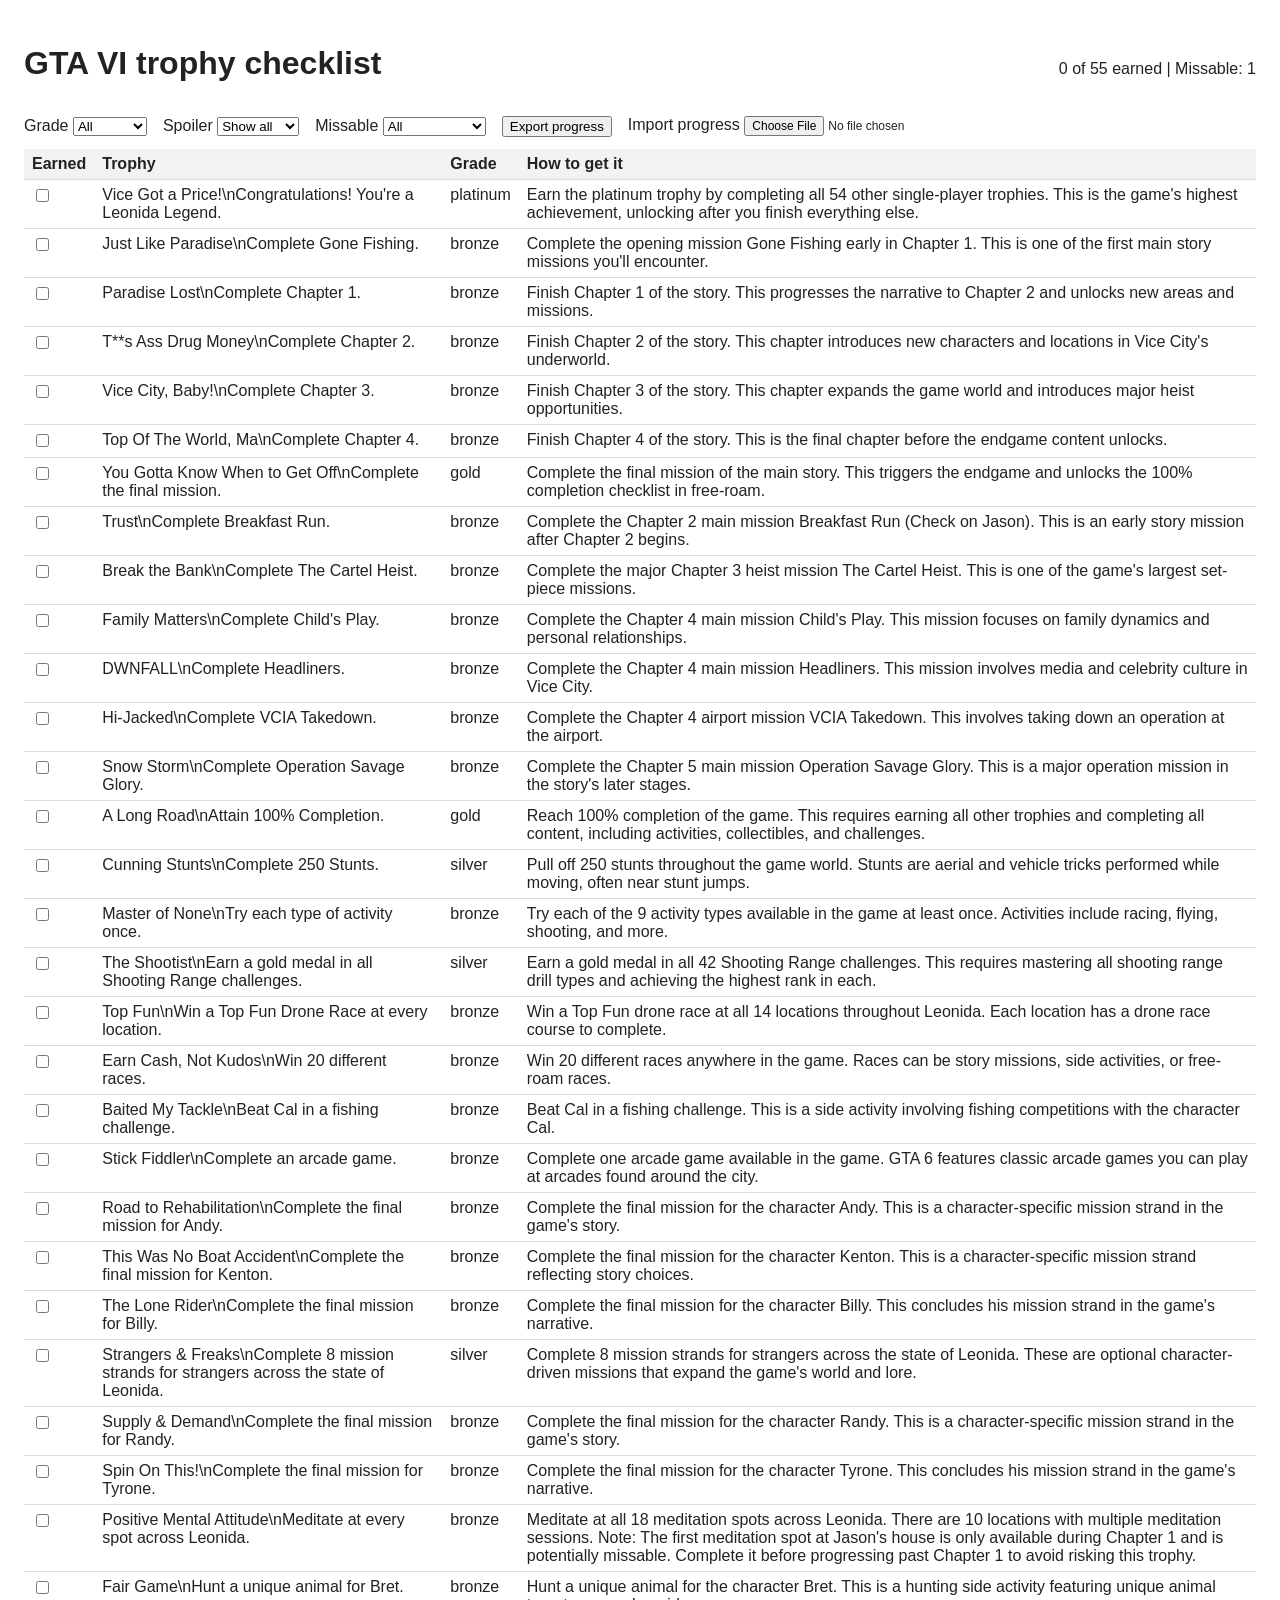
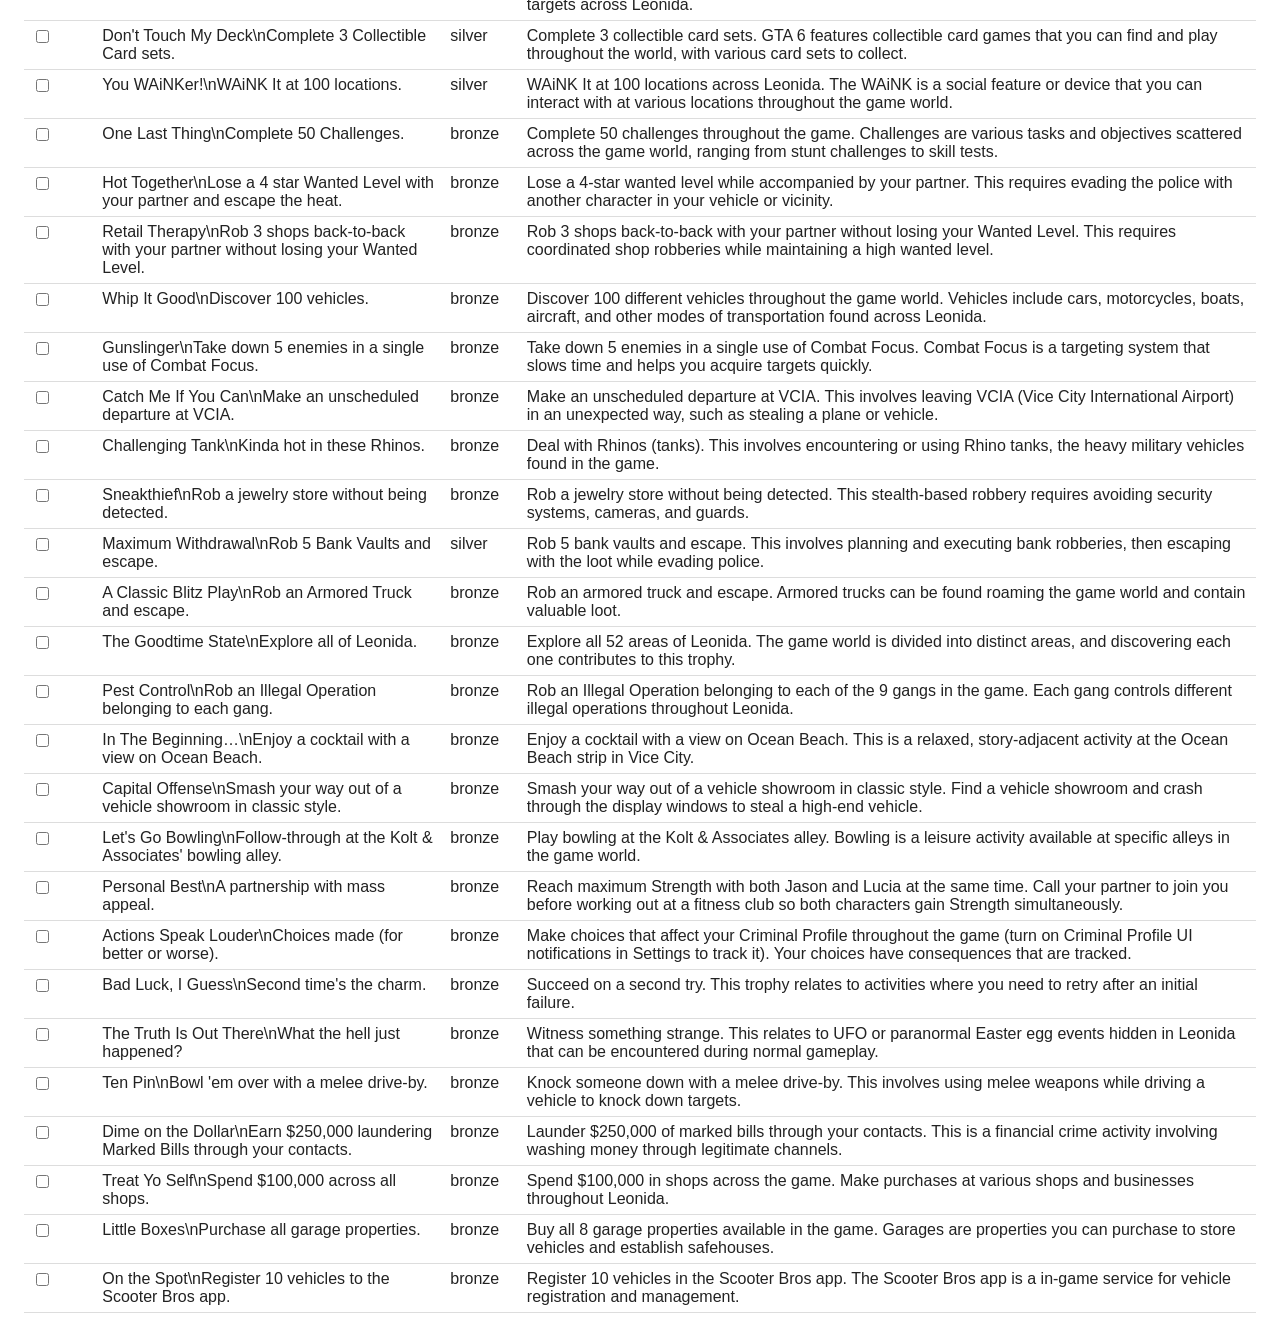
==== commit 1c26f34b: "FASE 2R2: trophy guide rebuild under fresh recording" ====
--- a/app/index.html
+++ b/app/index.html
@@ -3,86 +3,54 @@
 <head>
 <meta charset="utf-8">
 <meta name="viewport" content="width=device-width, initial-scale=1">
-<title>GTA VI Trophy Guide & Tracker</title>
+<title>GTA VI trophy checklist</title>
 <link rel="stylesheet" href="style.css">
 </head>
 <body>
 <header>
-  <h1>GTA VI Trophy Guide & Tracker</h1>
-  <div class="progress-wrap">
-    <div class="progress-bar" role="progressbar" aria-valuenow="0" aria-valuemin="0" aria-valuemax="100">
-      <div class="progress-fill" id="progressFill"></div>
-    </div>
-    <p id="progressText" class="progress-text">0 of 55 earned (0%)</p>
-  </div>
+  <h1>GTA VI trophy checklist</h1>
+  <p id="progress">0 of 55 earned</p>
 </header>
-
-<nav class="tabs" role="tablist" aria-label="Main views">
-  <button role="tab" id="tabChecklist" aria-selected="true" aria-controls="panelChecklist">Checklist</button>
-  <button role="tab" id="tabRoadmap" aria-selected="false" aria-controls="panelRoadmap">Roadmap</button>
-  <button role="tab" id="tabMissable" aria-selected="false" aria-controls="panelMissable">Missable</button>
-</nav>
-
-<div class="controls" role="search" aria-label="Filter trophies">
-  <label>Grade
-    <select id="filterGrade">
-      <option value="all">All</option>
-      <option value="platinum">Platinum</option>
-      <option value="gold">Gold</option>
-      <option value="silver">Silver</option>
-      <option value="bronze">Bronze</option>
-    </select>
-  </label>
-  <label>Type
-    <select id="filterType">
-      <option value="all">All</option>
-      <option value="story">Story</option>
-      <option value="activity">Activity</option>
-      <option value="collectible">Collectible</option>
-      <option value="completion">Completion</option>
-      <option value="platinum">Platinum</option>
-    </select>
-  </label>
-  <label class="checkbox-wrap">
-    <input type="checkbox" id="filterMissableOnly"> Missable only
-  </label>
-  <label class="checkbox-wrap">
-    <input type="checkbox" id="spoilerToggle" checked> Hide story spoilers
-  </label>
-  <button id="exportBtn" type="button">Export Progress</button>
-  <label class="import-wrap">Import Progress <input id="importFile" type="file" accept="application/json"></label>
+<div class="controls">
+  <label>Grade <select id="grade"><option value="all">All</option><option value="platinum">Platinum</option><option value="gold">Gold</option><option value="silver">Silver</option><option value="bronze">Bronze</option></select></label>
+  <label>Spoiler <select id="spoiler"><option value="off">Show all</option><option value="on">Hide story</option></select></label>
+  <label>Missable <select id="missable"><option value="all">All</option><option value="missable">Missable only</option></select></label>
+  <button id="export" type="button">Export progress</button>
+  <label class="import">Import progress <input id="import" type="file" accept="application/json"></button>
 </div>
-
-<div role="tabpanel" id="panelChecklist" aria-labelledby="tabChecklist" class="panel active">
-  <table id="trophyTable">
-    <thead>
-      <tr>
-        <th scope="col">Earned</th>
-        <th scope="col">Trophy</th>
-        <th scope="col">Grade</th>
-        <th scope="col">Type</th>
-        <th scope="col">Guide</th>
-      </tr>
-    </thead>
-    <tbody id="trophyRows"></tbody>
-  </table>
+<table>
+  <thead><tr><th>Earned</th><th>Trophy</th><th>Grade</th><th>How to get it</th></tr></thead>
+  <tbody id="rows"></tbody>
+</table>
+<div id="roadmap" style="display: none; margin: 20px 0;">
+  <h3>Platinum Roadmap</h3>
+  <p>The platinum trophy <strong>Vice Got a Price!</strong> unlocks after earning all 54 other trophies. The recommended order is:</p>
+  <ol>
+    <li>Complete Chapter 1 (Paradise Lost)</li>
+    <li>Complete Chapter 2 (T**s Ass Drug Money)</li>
+    <li>Complete Chapter 3 (Vice City, Baby!)</li>
+    <li>Complete Chapter 4 (Top Of The World, Ma)</li>
+    <li>Complete the final mission (You Gotta Know When to Get Off)</li>
+    <li>Reach 100% Completion (A Long Road)</li>
+    <li>Complete all activity types (Master of None)</li>
+    <li>Earn gold medals in all Shooting Range challenges (The Shootist)</li>
+    <li>Win drone races at all 14 locations (Top Fun)</li>
+    <li>Complete 250 Stunts (Cunning Stunts)</li>
+    <li>Complete 8 stranger mission strands (Strangers & Freaks)</li>
+    <li>Complete 3 collectible card sets (Don't Touch My Deck)</li>
+    <li>Earn $250,000 laundering marked bills (Dime on the Dollar)</li>
+    <li>Spend $100,000 across all shops (Treat Yo Self)</li>
+    <li>Purchase all 8 garage properties (Little Boxes)</li>
+    <li>Register 10 vehicles to Scooter Bros app (On the Spot)</li>
+    <li>Meditate at all 18 spots (Positive Mental Attitude) — do the Chapter 1 balcony session first!</li>
+    <li>Find 100 vehicles (Whip It Good)</li>
+    <li>Rob 5 bank vaults (Maximum Withdrawal)</li>
+    <li>Rob 3 shops back-to-back with partner (Retail Therapy)</li>
+    <li>Complete 50 challenges (One Last Thing)</li>
+    <li>Find all 52 areas (The Goodtime State)</li>
+    <li>Make choices affecting Criminal Profile (Actions Speak Louder)</li>
+  </ol>
 </div>
-
-<div role="tabpanel" id="panelRoadmap" aria-labelledby="tabRoadmap" class="panel" hidden>
-  <section id="roadmapContent"></section>
-</div>
-
-<div role="tabpanel" id="panelMissable" aria-labelledby="tabMissable" class="panel" hidden>
-  <section id="missableContent"></section>
-</div>
-
-<dialog id="detailDialog" class="detail-dialog">
-  <div class="dialog-content">
-    <button class="dialog-close" id="dialogClose" aria-label="Close details">&times;</button>
-    <div id="dialogBody"></div>
-  </div>
-</dialog>
-
 <script type="module" src="app.js"></script>
 </body>
 </html>
--- a/app/style.css
+++ b/app/style.css
@@ -1,329 +1,7 @@
-:root {
-  --bg: #0d1117;
-  --bg-elevated: #161b22;
-  --bg-hover: #21262d;
-  --border: #30363d;
-  --text: #e6edf3;
-  --text-muted: #8b949e;
-  --accent: #58a6ff;
-  --accent-hover: #79b8ff;
-  --gold: #ffd700;
-  --silver: #c0c0c0;
-  --bronze: #cd7f32;
-  --platinum: #e5e4e2;
-  --danger: #f85149;
-  --success: #3fb950;
-  --focus: #58a6ff;
-  --shadow: rgba(0,0,0,0.4);
-}
-
-* { box-sizing: border-box; }
-html { font-size: 16px; }
-
-body {
-  font-family: system-ui, -apple-system, BlinkMacSystemFont, 'Segoe UI', sans-serif;
-  background: var(--bg);
-  color: var(--text);
-  margin: 0;
-  min-height: 100vh;
-  line-height: 1.5;
-}
-
-header {
-  padding: 24px;
-  border-bottom: 1px solid var(--border);
-  background: var(--bg-elevated);
-}
-
-h1 {
-  margin: 0 0 12px;
-  font-size: 1.75rem;
-  font-weight: 600;
-  letter-spacing: -0.02em;
-}
-
-.progress-wrap { display: flex; flex-direction: column; gap: 8px; }
-.progress-bar {
-  height: 10px;
-  background: var(--bg);
-  border-radius: 5px;
-  overflow: hidden;
-  border: 1px solid var(--border);
-}
-.progress-fill {
-  height: 100%;
-  width: 0%;
-  background: linear-gradient(90deg, var(--accent), var(--success));
-  border-radius: 5px;
-  transition: width 0.3s ease;
-}
-.progress-text { margin: 0; font-size: 0.875rem; color: var(--text-muted); }
-
-.tabs {
-  display: flex;
-  gap: 4px;
-  padding: 0 24px;
-  border-bottom: 1px solid var(--border);
-  background: var(--bg-elevated);
-  overflow-x: auto;
-}
-.tabs button {
-  padding: 12px 20px;
-  border: none;
-  background: transparent;
-  color: var(--text-muted);
-  font-size: 0.9375rem;
-  font-weight: 500;
-  cursor: pointer;
-  border-bottom: 2px solid transparent;
-  margin-bottom: -1px;
-  transition: color 0.15s, border-color 0.15s;
-  white-space: nowrap;
-}
-.tabs button:hover { color: var(--text); }
-.tabs button[aria-selected="true"] {
-  color: var(--accent);
-  border-bottom-color: var(--accent);
-}
-.tabs button:focus-visible {
-  outline: 2px solid var(--focus);
-  outline-offset: -2px;
-  border-radius: 4px 4px 0 0;
-}
-
-.controls {
-  display: flex;
-  flex-wrap: wrap;
-  gap: 12px;
-  padding: 16px 24px;
-  align-items: center;
-  background: var(--bg-elevated);
-  border-bottom: 1px solid var(--border);
-}
-.controls label { display: flex; align-items: center; gap: 6px; font-size: 0.875rem; color: var(--text-muted); }
-.controls select {
-  padding: 6px 10px;
-  border: 1px solid var(--border);
-  border-radius: 4px;
-  background: var(--bg);
-  color: var(--text);
-  font-size: 0.875rem;
-  cursor: pointer;
-}
-.controls select:focus { outline: 2px solid var(--focus); outline-offset: 1px; }
-.checkbox-wrap { display: flex; align-items: center; gap: 6px; cursor: pointer; }
-.controls button {
-  padding: 8px 16px;
-  border: 1px solid var(--border);
-  border-radius: 4px;
-  background: var(--bg);
-  color: var(--text);
-  font-size: 0.875rem;
-  cursor: pointer;
-  transition: background 0.15s, border-color 0.15s;
-}
-.controls button:hover { background: var(--bg-hover); border-color: var(--accent); }
-.controls button:focus-visible { outline: 2px solid var(--focus); outline-offset: 2px; }
-.import-wrap { display: flex; align-items: center; gap: 8px; font-size: 0.875rem; color: var(--text-muted); }
-.import-wrap input { font-size: 0.875rem; }
-
-.panel { padding: 24px; display: none; animation: fadeIn 0.15s ease; }
-.panel.active { display: block; }
-@keyframes fadeIn { from { opacity: 0; transform: translateY(4px); } to { opacity: 1; transform: none; } }
-
-table { width: 100%; border-collapse: collapse; font-size: 0.875rem; }
-thead th {
-  text-align: left;
-  padding: 10px 12px;
-  border-bottom: 2px solid var(--border);
-  font-weight: 600;
-  color: var(--text-muted);
-  text-transform: uppercase;
-  letter-spacing: 0.05em;
-  font-size: 0.75rem;
-  background: var(--bg-elevated);
-  position: sticky;
-  top: 0;
-  z-index: 1;
-}
-tbody tr { border-bottom: 1px solid var(--border); transition: background 0.15s; }
-tbody tr:hover { background: var(--bg-hover); }
-tbody td { padding: 12px; vertical-align: top; }
-tbody td:first-child { width: 48px; text-align: center; }
-tbody td:nth-child(2) { min-width: 200px; }
-tbody td:nth-child(3) { width: 90px; }
-tbody td:nth-child(4) { width: 110px; }
-
-.grade-badge {
-  display: inline-block;
-  padding: 2px 8px;
-  border-radius: 3px;
-  font-size: 0.7rem;
-  font-weight: 600;
-  text-transform: uppercase;
-  letter-spacing: 0.03em;
-}
-.grade-platinum { background: var(--platinum); color: #1a1a1a; }
-.grade-gold { background: var(--gold); color: #1a1a1a; }
-.grade-silver { background: var(--silver); color: #1a1a1a; }
-.grade-bronze { background: var(--bronze); color: #1a1a1a; }
-
-.type-badge {
-  display: inline-block;
-  padding: 2px 8px;
-  border-radius: 3px;
-  font-size: 0.7rem;
-  font-weight: 500;
-  background: var(--bg);
-  border: 1px solid var(--border);
-  color: var(--text-muted);
-  text-transform: capitalize;
-}
-
-.trophy-name { font-weight: 600; margin-bottom: 4px; }
-.trophy-desc { font-size: 0.8125rem; color: var(--text-muted); }
-.trophy-guide { font-size: 0.8125rem; color: var(--text); max-width: 400px; }
-.trophy-guide a { color: var(--accent); text-decoration: none; }
-.trophy-guide a:hover { text-decoration: underline; }
-
-.missable-flag {
-  display: inline-flex;
-  align-items: center;
-  gap: 4px;
-  padding: 2px 6px;
-  background: rgba(248, 81, 73, 0.15);
-  border: 1px solid var(--danger);
-  border-radius: 3px;
-  color: var(--danger);
-  font-size: 0.65rem;
-  font-weight: 600;
-  text-transform: uppercase;
-}
-.hidden-flag {
-  display: inline-flex;
-  align-items: center;
-  gap: 4px;
-  padding: 2px 6px;
-  background: rgba(139, 148, 158, 0.15);
-  border: 1px solid var(--text-muted);
-  border-radius: 3px;
-  color: var(--text-muted);
-  font-size: 0.65rem;
-  font-weight: 500;
-}
-
-.spoiler-hidden .trophy-name,
-.spoiler-hidden .trophy-desc { filter: blur(4px); user-select: none; pointer-events: none; }
-.spoiler-hidden .trophy-name::after,
-.spoiler-hidden .trophy-desc::after {
-  content: ' 🔒 Spoiler';
-  font-size: 0.7rem;
-  color: var(--text-muted);
-  filter: none;
-  margin-left: 8px;
-}
-
-.earned-row { opacity: 0.6; }
-.earned-row .trophy-name { text-decoration: line-through; }
-
-input[type="checkbox"] {
-  width: 18px;
-  height: 18px;
-  accent-color: var(--accent);
-  cursor: pointer;
-}
-
-.detail-dialog {
-  border: none;
-  border-radius: 12px;
-  background: var(--bg-elevated);
-  box-shadow: 0 16px 48px var(--shadow);
-  max-width: 640px;
-  width: 90vw;
-  max-height: 85vh;
-  padding: 0;
-  color: var(--text);
-}
-.detail-dialog::backdrop { background: rgba(0,0,0,0.7); }
-.dialog-content { padding: 24px; position: relative; }
-.dialog-close {
-  position: absolute;
-  top: 12px;
-  right: 12px;
-  width: 32px;
-  height: 32px;
-  border: 1px solid var(--border);
-  border-radius: 50%;
-  background: var(--bg);
-  color: var(--text-muted);
-  font-size: 1.25rem;
-  line-height: 1;
-  cursor: pointer;
-  display: flex;
-  align-items: center;
-  justify-content: center;
-}
-.dialog-close:hover { background: var(--bg-hover); color: var(--text); border-color: var(--accent); }
-
-.dialog-header { margin-bottom: 16px; padding-bottom: 16px; border-bottom: 1px solid var(--border); }
-.dialog-title { margin: 0 0 8px; font-size: 1.25rem; font-weight: 600; }
-.dialog-meta { display: flex; flex-wrap: wrap; gap: 8px; align-items: center; }
-.dialog-body { font-size: 0.9375rem; line-height: 1.6; }
-.dialog-body h3 { margin: 16px 0 8px; font-size: 1rem; font-weight: 600; color: var(--accent); }
-.dialog-body p { margin: 0 0 12px; }
-.dialog-body ul { margin: 0 0 12px; padding-left: 20px; }
-.dialog-body li { margin-bottom: 6px; }
-.dialog-source { margin-top: 16px; padding-top: 16px; border-top: 1px solid var(--border); font-size: 0.8125rem; color: var(--text-muted); }
-.dialog-source a { color: var(--accent); }
-
-.roadmap-phase {
-  background: var(--bg-elevated);
-  border: 1px solid var(--border);
-  border-radius: 8px;
-  padding: 20px;
-  margin-bottom: 16px;
-}
-.roadmap-phase h3 {
-  margin: 0 0 12px;
-  font-size: 1.125rem;
-  font-weight: 600;
-  display: flex;
-  align-items: center;
-  gap: 10px;
-}
-.phase-number {
-  display: inline-flex;
-  align-items: center;
-  justify-content: center;
-  width: 28px;
-  height: 28px;
-  border-radius: 50%;
-  background: var(--accent);
-  color: var(--bg);
-  font-weight: 700;
-  font-size: 0.875rem;
-}
-.roadmap-phase ul { margin: 0; padding-left: 20px; }
-.roadmap-phase li { margin-bottom: 8px; font-size: 0.9375rem; }
-.roadmap-phase li strong { color: var(--text); }
-.roadmap-phase li .trophy-meta { color: var(--text-muted); font-size: 0.8125rem; margin-left: 8px; }
-
-.missable-list { display: grid; gap: 12px; }
-.missable-item {
-  background: var(--bg-elevated);
-  border: 1px solid var(--border);
-  border-radius: 8px;
-  padding: 16px;
-}
-.missable-item.high-risk { border-left: 4px solid var(--danger); }
-.missable-item h4 { margin: 0 0 8px; font-size: 1rem; font-weight: 600; }
-.missable-item .item-meta { display: flex; flex-wrap: wrap; gap: 8px; margin-bottom: 8px; font-size: 0.8125rem; }
-.missable-item p { margin: 0; font-size: 0.9375rem; line-height: 1.6; color: var(--text-muted); }
-
-@media (max-width: 768px) {
-  header, .controls, .panel { padding-left: 16px; padding-right: 16px; }
-  .tabs { padding-left: 16px; padding-right: 16px; }
-  tbody td:nth-child(5) { display: none; }
-  thead th:nth-child(5) { display: none; }
-  .trophy-guide { max-width: 200px; }
-}+body { font-family: Arial, sans-serif; margin: 24px; color: #222; }
+header { display: flex; justify-content: space-between; align-items: baseline; }
+.controls { display: flex; gap: 16px; margin: 12px 0; align-items: center; }
+.import input { font-size: 12px; }
+table { border-collapse: collapse; width: 100%; }
+th, td { border-bottom: 1px solid #ddd; padding: 6px 8px; text-align: left; vertical-align: top; white-space: pre-line; }
+th { background: #f2f2f2; }
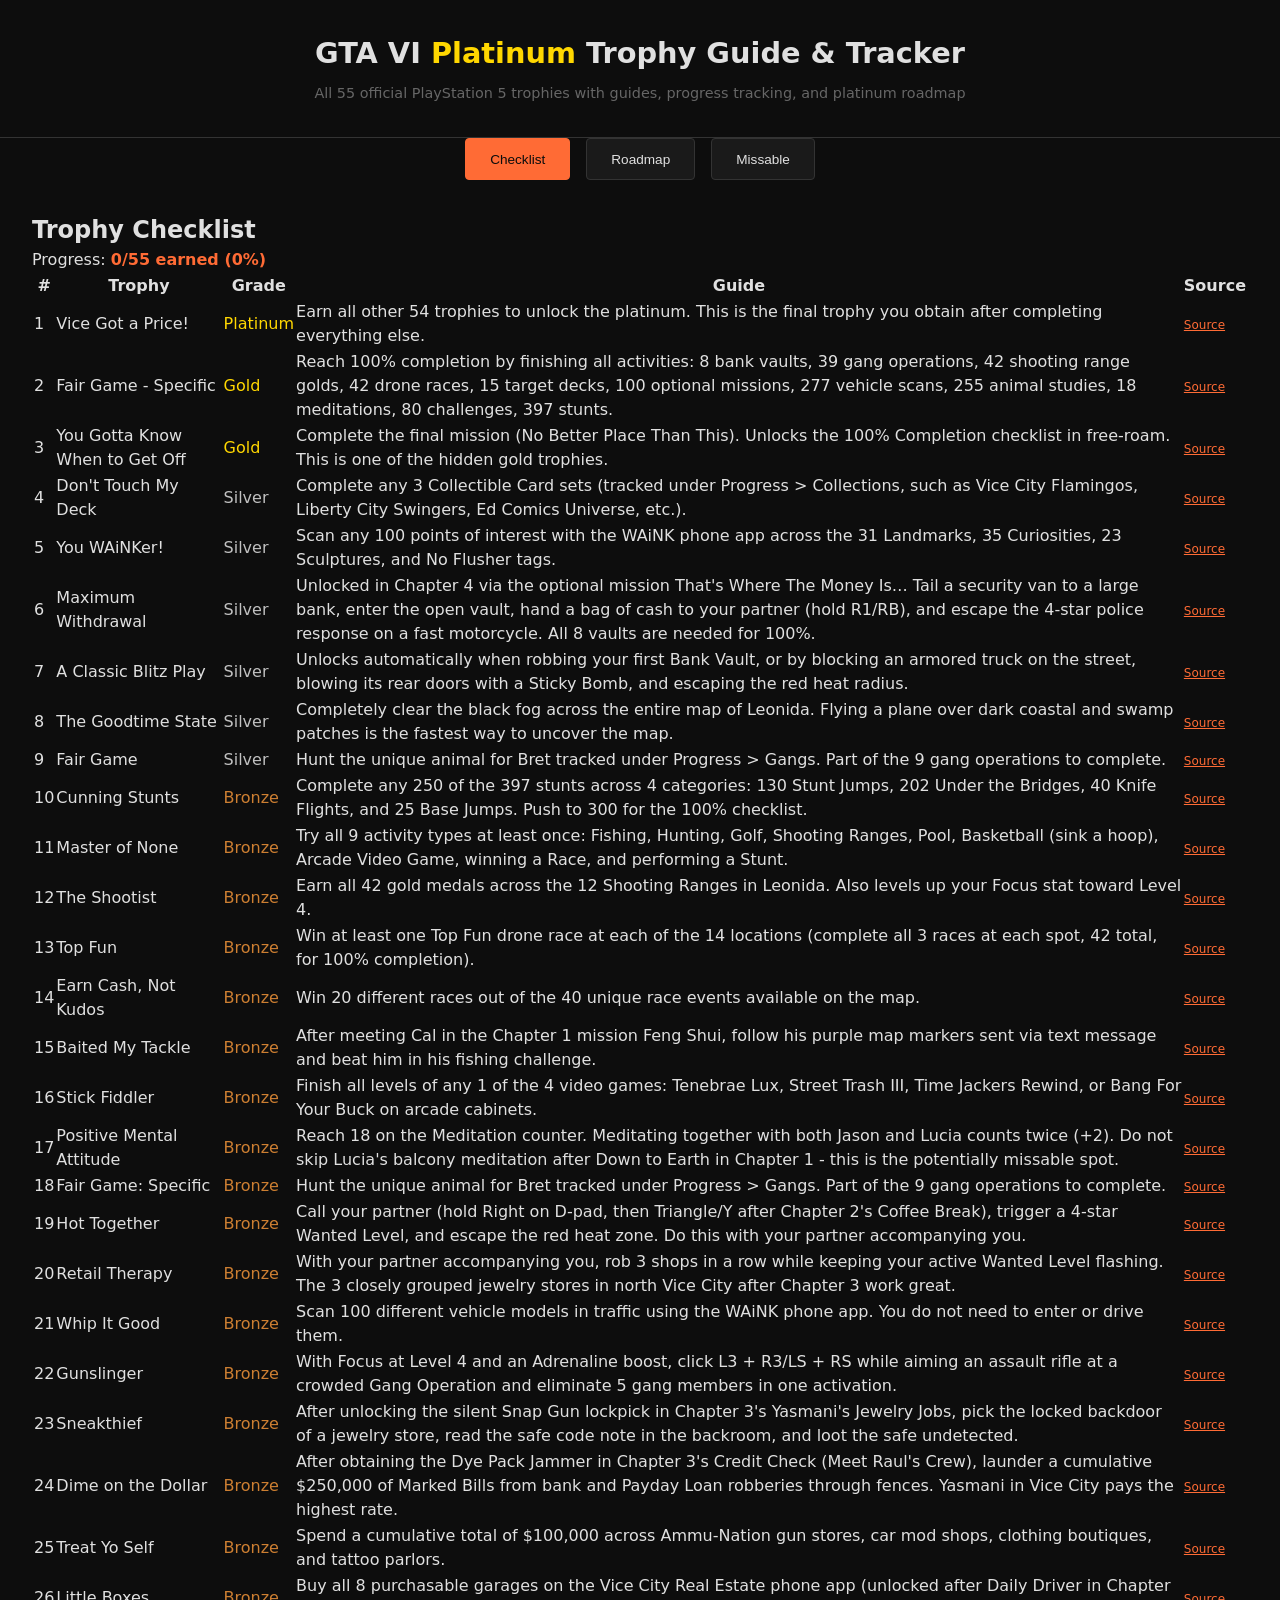
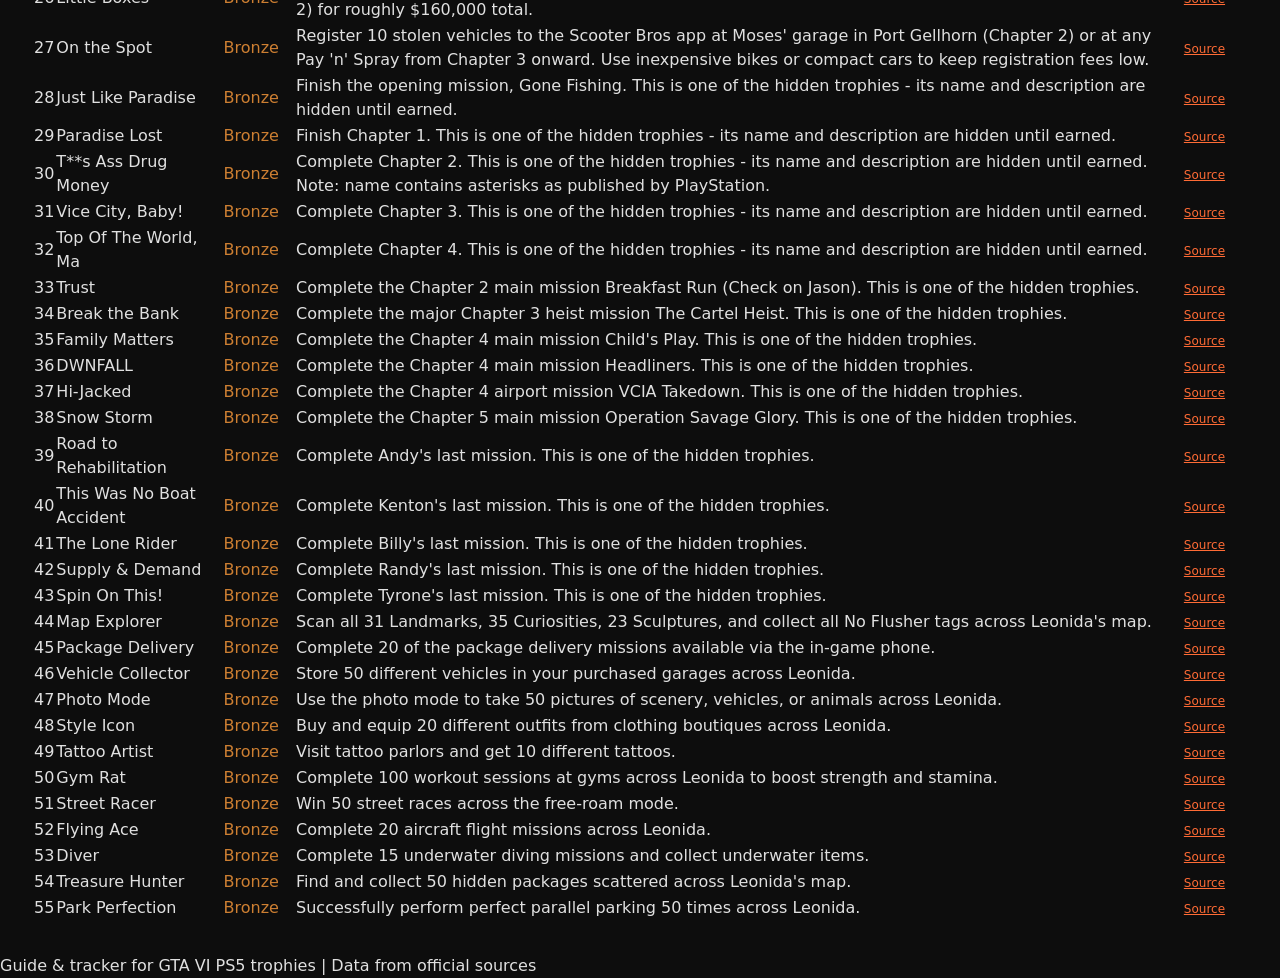
==== commit a8f4b429: "FASE 2R3 fixup: data load, duplicate, sources, dossier, screenshots re-rendered" ====
--- a/app/index.html
+++ b/app/index.html
@@ -1,56 +1,131 @@
-<!doctype html>
+<!DOCTYPE html>
 <html lang="en">
 <head>
-<meta charset="utf-8">
-<meta name="viewport" content="width=device-width, initial-scale=1">
-<title>GTA VI trophy checklist</title>
-<link rel="stylesheet" href="style.css">
+  <meta charset="UTF-8">
+  <meta name="viewport" content="width=device-width, initial-scale=1.0">
+  <title>GTA 6 Trophy Guide & Tracker</title>
+  <link rel="stylesheet" href="style.css">
+  <link rel="importmap" href="importmap.json">
 </head>
 <body>
-<header>
-  <h1>GTA VI trophy checklist</h1>
-  <p id="progress">0 of 55 earned</p>
-</header>
-<div class="controls">
-  <label>Grade <select id="grade"><option value="all">All</option><option value="platinum">Platinum</option><option value="gold">Gold</option><option value="silver">Silver</option><option value="bronze">Bronze</option></select></label>
-  <label>Spoiler <select id="spoiler"><option value="off">Show all</option><option value="on">Hide story</option></select></label>
-  <label>Missable <select id="missable"><option value="all">All</option><option value="missable">Missable only</option></select></label>
-  <button id="export" type="button">Export progress</button>
-  <label class="import">Import progress <input id="import" type="file" accept="application/json"></button>
-</div>
-<table>
-  <thead><tr><th>Earned</th><th>Trophy</th><th>Grade</th><th>How to get it</th></tr></thead>
-  <tbody id="rows"></tbody>
-</table>
-<div id="roadmap" style="display: none; margin: 20px 0;">
-  <h3>Platinum Roadmap</h3>
-  <p>The platinum trophy <strong>Vice Got a Price!</strong> unlocks after earning all 54 other trophies. The recommended order is:</p>
-  <ol>
-    <li>Complete Chapter 1 (Paradise Lost)</li>
-    <li>Complete Chapter 2 (T**s Ass Drug Money)</li>
-    <li>Complete Chapter 3 (Vice City, Baby!)</li>
-    <li>Complete Chapter 4 (Top Of The World, Ma)</li>
-    <li>Complete the final mission (You Gotta Know When to Get Off)</li>
-    <li>Reach 100% Completion (A Long Road)</li>
-    <li>Complete all activity types (Master of None)</li>
-    <li>Earn gold medals in all Shooting Range challenges (The Shootist)</li>
-    <li>Win drone races at all 14 locations (Top Fun)</li>
-    <li>Complete 250 Stunts (Cunning Stunts)</li>
-    <li>Complete 8 stranger mission strands (Strangers & Freaks)</li>
-    <li>Complete 3 collectible card sets (Don't Touch My Deck)</li>
-    <li>Earn $250,000 laundering marked bills (Dime on the Dollar)</li>
-    <li>Spend $100,000 across all shops (Treat Yo Self)</li>
-    <li>Purchase all 8 garage properties (Little Boxes)</li>
-    <li>Register 10 vehicles to Scooter Bros app (On the Spot)</li>
-    <li>Meditate at all 18 spots (Positive Mental Attitude) — do the Chapter 1 balcony session first!</li>
-    <li>Find 100 vehicles (Whip It Good)</li>
-    <li>Rob 5 bank vaults (Maximum Withdrawal)</li>
-    <li>Rob 3 shops back-to-back with partner (Retail Therapy)</li>
-    <li>Complete 50 challenges (One Last Thing)</li>
-    <li>Find all 52 areas (The Goodtime State)</li>
-    <li>Make choices affecting Criminal Profile (Actions Speak Louder)</li>
-  </ol>
-</div>
-<script type="module" src="app.js"></script>
+  <header>
+    <h1>GTA VI <span id="platinum-badge">Platinum</span> Trophy Guide & Tracker</h1>
+    <p>All 55 official PlayStation 5 trophies with guides, progress tracking, and platinum roadmap</p>
+  </header>
+
+  <nav>
+    <button class="tab-btn" data-tab="checklist">Checklist</button>
+    <button class="tab-btn" data-tab="roadmap">Roadmap</button>
+    <button class="tab-btn" data-tab="missable">Missable</button>
+  </nav>
+
+  <script>
+    // Initialize active tab from URL parameter
+    document.addEventListener('DOMContentLoaded', () => {
+      const urlParams = new URLSearchParams(window.location.search);
+      const initialTab = urlParams.get('tab');
+      const detailMode = urlParams.get('detail') === 'true';
+      const btns = document.querySelectorAll('.tab-btn');
+      const sections = document.querySelectorAll('.tab-content');
+    
+      // Remove 'active' from all buttons and show all sections first
+      btns.forEach(b => b.classList.remove('active'));
+      sections.forEach(s => s.classList.remove('active'));
+    
+      // Set initial tab if specified
+      if (initialTab) {
+        const matchingBtn = document.querySelector(`.tab-btn[data-tab="${initialTab}"]`);
+        const matchingSection = document.getElementById(initialTab);
+        if (matchingBtn) matchingBtn.classList.add('active');
+        if (matchingSection) matchingSection.classList.add('active');
+      } else {
+        // Default to checklist
+        btns[0].classList.add('active');
+        sections[0].classList.add('active');
+      }
+    
+      // Enable detail mode: open first trophy modal automatically
+      if (detailMode) {
+        const modal = document.getElementById('trophy-modal');
+        if (modal) modal.remove();
+        const firstTrophyName = "Vice Got a Price!";
+        const modalHTML = `
+          <div class="modal" id="trophy-modal" style="display: flex; justify-content: center; align-items: center; padding: 2rem;">
+            <div class="modal-content" style="background: #1a1a1a; padding: 2rem; width: 90%; max-width: 600px; color: #e0e0e0; border-radius: 8px; position: relative;">
+              <span class="modal-close" onclick="closeTrophyModal()" style="position: absolute; top: 1rem; right: 1rem; color: #666; font-size: 1.5rem; cursor: pointer;">&times;</span>
+              <h2 style="margin-bottom: 1rem;">Vice Got a Price!</h2>
+              <p><strong>Grade:</strong> <span style="color: #ffd700;">platinum</span></p>
+              <p><strong>Official:</strong> Congratulations! You're a Leonida Legend.</p>
+              <p><strong>Guide:</strong> Earn all other 54 trophies to unlock the platinum. This is the final trophy you obtain after completing everything else.</p>
+              <p><strong>Source:</strong> <a href="gta6fieldguide.com/trophies" target="_blank" style="color: #ff6b35; text-decoration: underline;">gta6fieldguide.com/trophies</a></p>
+            </div>
+          </div>
+        `;
+        document.body.insertAdjacentHTML('beforeEnd', modalHTML);
+        document.getElementById('trophy-modal').style.display = 'flex';
+        document.body.style.overflow = 'hidden';
+      }
+    });
+  </script>
+
+  <main id="app">
+    <section id="checklist" class="tab-content active">
+      <h2>Trophy Checklist</h2>
+      <p>Progress: <span id="progress-text">0/55 earned</span></p>
+      <table>
+        <thead>
+          <tr>
+            <th>#</th>
+            <th>Trophy</th>
+            <th>Grade</th>
+            <th>Guide</th>
+            <th>Source</th>
+          </tr>
+        </thead>
+        <tbody id="checklist-body">
+        </tbody>
+      </table>
+    </section>
+
+    <section id="roadmap" class="tab-content">
+      <h2>Platinum Roadmap</h2>
+      <p>Path to the Platinum Trophy: Vice Got a Price!</p>
+      <ol id="roadmap-steps">
+        <li>Complete the five story chapters and all main missions</li>
+        <li>Take every side mission and stranger strand as it appears</li>
+        <li>Meditate at every spot, especially the Chapter 1 balcony spot with Lucia</li>
+        <li>Finish all activities: Master each activity type, gold all shooting ranges, win all drone races</li>
+        <li>Complete 100% Completion Checklist: bank vaults, gang operations, challenges, stunts, vehicle scans, animal studies</li>
+        <li>Clear the entire map of Leonida</li>
+        <li>Rob with your partner: 3 shops back-to-back, bank vaults, 4-star escapes</li>
+        <li>Spend money: Dye packs, shop purchases, garage properties</li>
+        <li>Register vehicles on Scooter Bros app</li>
+        <li>Finish remaining challenges and collectibles for 100%</li>
+        <li>Earn all other trophies to unlock Platinum "Vice Got a Price!"</li>
+      </ol>
+    </section>
+
+    <section id="missable" class="tab-content">
+      <h2>Missable & Hidden Trophies</h2>
+      <p>Trophies that can be missed or are hidden until earned</p>
+      <table>
+        <thead>
+          <tr>
+            <th>Trophy</th>
+            <th>Grade</th>
+            <th>Why Missable/Hidden</th>
+          </tr>
+        </thead>
+        <tbody id="missable-body">
+        </tbody>
+      </table>
+    </section>
+  </main>
+
+  <footer>
+    <p>Guide & tracker for GTA VI PS5 trophies | Data from official sources</p>
+  </footer>
+
+  <script src="app.js"></script>
 </body>
 </html>
--- a/app/style.css
+++ b/app/style.css
@@ -1,7 +1,270 @@
-body { font-family: Arial, sans-serif; margin: 24px; color: #222; }
-header { display: flex; justify-content: space-between; align-items: baseline; }
-.controls { display: flex; gap: 16px; margin: 12px 0; align-items: center; }
-.import input { font-size: 12px; }
-table { border-collapse: collapse; width: 100%; }
-th, td { border-bottom: 1px solid #ddd; padding: 6px 8px; text-align: left; vertical-align: top; white-space: pre-line; }
-th { background: #f2f2f2; }+/* GTA 6 Trophy Guide & Tracker - Styles */
+:root {
+  --bg: #0d0d0d;
+  --fg: #e0e0e0;
+  --muted: #666;
+  --accent: #ff6b35;
+  --gold: #ffd700;
+  --silver: #c0c0c0;
+  --bronze: #cd7f32;
+  --platinum: #ffd700;
+}
+
+* {
+  box-sizing: border-box;
+  margin: 0;
+  padding: 0;
+}
+
+body {
+  font-family: system-ui, -apple-system, sans-serif;
+  background: var(--bg);
+  color: var(--fg);
+  line-height: 1.5;
+}
+
+/* Header */
+header {
+  padding: 2rem;
+  text-align: center;
+  border-bottom: 1px solid #333;
+}
+
+header h1 {
+  font-size: 1.8rem;
+  margin-bottom: 0.5rem;
+}
+
+header h1 span#platinum-badge {
+  color: var(--gold);
+  font-weight: bold;
+}
+
+header p {
+  color: var(--muted);
+  font-size: 0.9rem;
+}
+
+/* Navigation */
+nav {
+  padding: 0 2rem 2rem;
+  display: flex;
+  justify-content: center;
+  gap: 1rem;
+  overflow-x: auto;
+  scrollbar-width: none;
+}
+
+nav::-webkit-scrollbar {
+  display: none;
+}
+
+.tab-btn {
+  padding: 0.8rem 1.5rem;
+  background: #1a1a1a;
+  border: 1px solid #333;
+  color: var(--fg);
+  font-size: 0.85rem;
+  font-weight: 500;
+  cursor: pointer;
+  border-radius: 4px;
+  white-space: nowrap;
+}
+
+.tab-btn.active {
+  background: var(--accent);
+  color: var(--bg);
+  border-color: var(--accent);
+}
+
+/* Main content */
+main {
+  padding: 0 2rem 2rem;
+}
+
+section.tab-content {
+  display: none;
+}
+
+section.tab-content.active {
+  display: block;
+}
+
+/* Checklist table */
+#checklist-table {
+  width: 100%;
+  border-collapse: collapse;
+  margin-top: 1rem;
+}
+
+#checklist-table th {
+  background: #1a1a1a;
+  color: var(--muted);
+  padding: 0.8rem;
+  text-align: left;
+  font-size: 0.75rem;
+  text-transform: uppercase;
+}
+
+#checklist-table td {
+  border-bottom: 1px solid #333;
+  padding: 0.8rem;
+}
+
+#checklist-table td:first-child {
+  font-weight: bold;
+  color: var(--accent);
+}
+
+#checklist-table td:nth-child(2) {
+  color: var(--fg);
+}
+
+#checklist-table td:nth-child(3) {
+  color: var(--gold);
+  font-weight: bold;
+  min-width: 60px;
+}
+
+#checklist-table td:nth-child(4) {
+  color: var(--muted);
+  font-size: 0.75rem;
+  max-width: 400px;
+  text-overflow: ellipsis;
+  white-space: nowrap;
+  overflow: hidden;
+}
+
+#checklist-table td:nth-child(5) {
+  color: var(--muted);
+  font-size: 0.7rem;
+  text-align: right;
+}
+
+/* Roadmap */
+#roadmap-steps {
+  list-style: none;
+  margin-top: 1rem;
+}
+
+#roadmap-steps li {
+  padding: 0.8rem 0;
+  border-bottom: 1px solid #333;
+  font-size: 0.9rem;
+}
+
+/* Missable table */
+#missable-table {
+  width: 100%;
+  border-collapse: collapse;
+  margin-top: 1rem;
+}
+
+#missable-table th {
+  background: #1a1a1a;
+  color: var(--muted);
+  padding: 0.8rem;
+  text-align: left;
+  font-size: 0.75rem;
+  text-transform: uppercase;
+}
+
+#missable-table td {
+  border-bottom: 1px solid #333;
+  padding: 0.8rem;
+}
+
+#missable-table td:first-child {
+  color: var(--accent);
+  font-weight: bold;
+}
+
+#missable-table td:nth-child(2) {
+  color: var(--gold);
+  font-weight: bold;
+  min-width: 50px;
+}
+
+#missable-table td:nth-child(3) {
+  color: var(--fg);
+  font-size: 0.85rem;
+}
+
+/* Progress */
+#progress-text {
+  color: var(--accent);
+  font-weight: bold;
+}
+
+/* Modal */
+.modal {
+  display: none;
+  position: fixed;
+  top: 0; left: 0; right: 0; bottom: 0;
+  background: rgba(0,0,0,0.9);
+  justify-content: center;
+  align-items: center;
+  z-index: 100;
+}
+
+.modal.active {
+  display: flex;
+}
+
+.modal-content {
+  background: #1a1a1a;
+  padding: 2rem;
+  width: 90%;
+  max-width: 600px;
+  color: var(--fg);
+  border-radius: 8px;
+  position: relative;
+}
+
+.modal-close {
+  position: absolute;
+  top: 1rem; right: 1rem;
+  color: var(--muted);
+  font-size: 1.5rem;
+  font-weight: bold;
+  cursor: pointer;
+  line-height: 1;
+}
+
+/* Spoiler toggle */
+.spoiler-toggle {
+  margin: 1rem 0;
+  padding: 0.5rem 1rem;
+  background: #333;
+  border: none;
+  color: var(--fg);
+  border-radius: 4px;
+  cursor: pointer;
+}
+
+/* Filter controls */
+.filter-controls {
+  margin: 1rem 0;
+  padding: 0.5rem;
+  background: #1a1a1a;
+  border-radius: 4px;
+  display: flex;
+  gap: 0.5rem;
+  flex-wrap: wrap;
+}
+
+.filter-btn {
+  padding: 0.4rem 0.8rem;
+  background: #333;
+  border: 1px solid #555;
+  color: var(--fg);
+  border-radius: 4px;
+  font-size: 0.75rem;
+  cursor: pointer;
+}
+
+.filter-btn.active {
+  background: var(--accent);
+  color: var(--bg);
+  border-color: var(--accent);
+}
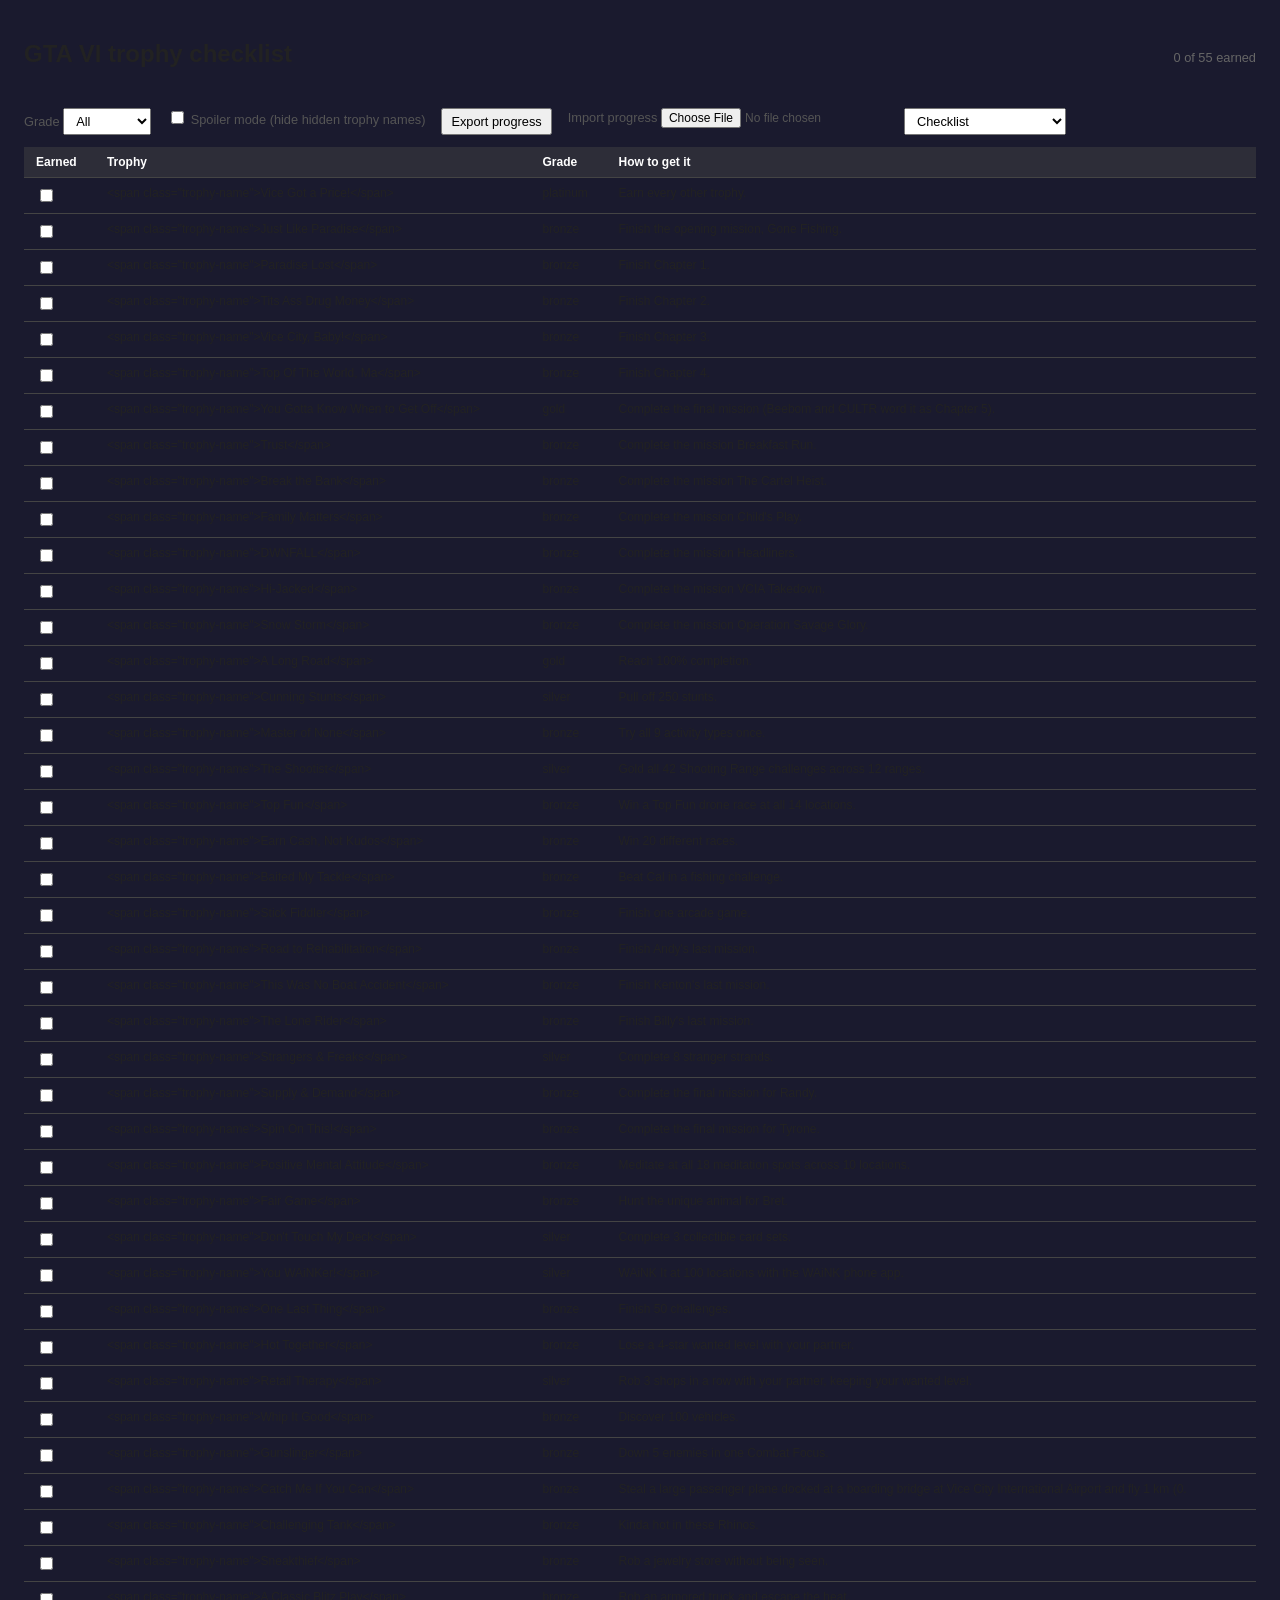
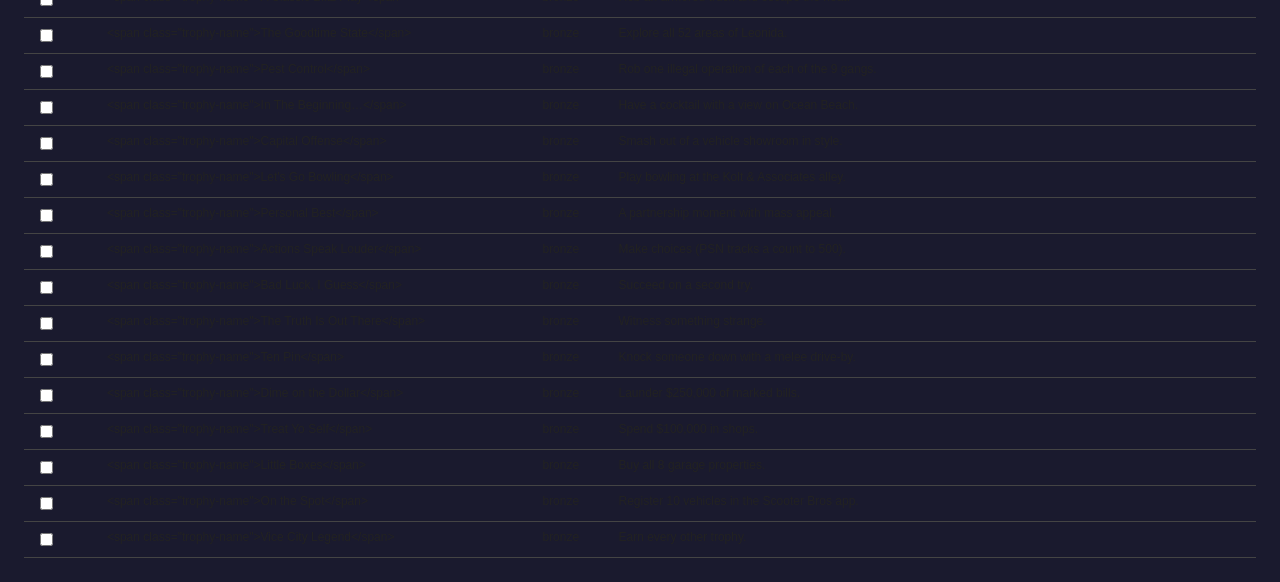
==== commit d7c78ca0: "FASE 2R4: rebuild trophy guide (recorded)" ====
--- a/app/index.html
+++ b/app/index.html
@@ -1,131 +1,41 @@
-<!DOCTYPE html>
+<!doctype html>
 <html lang="en">
 <head>
-  <meta charset="UTF-8">
-  <meta name="viewport" content="width=device-width, initial-scale=1.0">
-  <title>GTA 6 Trophy Guide & Tracker</title>
-  <link rel="stylesheet" href="style.css">
-  <link rel="importmap" href="importmap.json">
+<meta charset="utf-8">
+<meta name="viewport" content="width=device-width, initial-scale=1">
+<title>GTA VI Trophy Guide & Tracker</title>
+<link rel="stylesheet" href="style.css">
 </head>
 <body>
-  <header>
-    <h1>GTA VI <span id="platinum-badge">Platinum</span> Trophy Guide & Tracker</h1>
-    <p>All 55 official PlayStation 5 trophies with guides, progress tracking, and platinum roadmap</p>
-  </header>
+<header>
+  <h1>GTA VI trophy checklist</h1>
+  <p id="progress">0 of 55 earned</p>
+</header>
 
-  <nav>
-    <button class="tab-btn" data-tab="checklist">Checklist</button>
-    <button class="tab-btn" data-tab="roadmap">Roadmap</button>
-    <button class="tab-btn" data-tab="missable">Missable</button>
-  </nav>
+<div class="controls">
+  <label>Grade <select id="grade"><option value="all">All</option><option value="platinum">Platinum</option><option value="gold">Gold</option><option value="silver">Silver</option><option value="bronze">Bronze</option></select></label>
+  <label>
+    <input type="checkbox" id="spoiler"> Spoiler mode (hide hidden trophy names)
+  </label>
+  <button id="export" type="button">Export progress</button>
+  <label class="import">Import progress <input id="import" type="file" accept="application/json"></label>
+  <select id="view"><option value="checklist">Checklist</option><option value="roadmap">Roadmap to Platinum</option><option value="missable">Missable & Hidden</option></select>
+</div>
 
-  <script>
-    // Initialize active tab from URL parameter
-    document.addEventListener('DOMContentLoaded', () => {
-      const urlParams = new URLSearchParams(window.location.search);
-      const initialTab = urlParams.get('tab');
-      const detailMode = urlParams.get('detail') === 'true';
-      const btns = document.querySelectorAll('.tab-btn');
-      const sections = document.querySelectorAll('.tab-content');
-    
-      // Remove 'active' from all buttons and show all sections first
-      btns.forEach(b => b.classList.remove('active'));
-      sections.forEach(s => s.classList.remove('active'));
-    
-      // Set initial tab if specified
-      if (initialTab) {
-        const matchingBtn = document.querySelector(`.tab-btn[data-tab="${initialTab}"]`);
-        const matchingSection = document.getElementById(initialTab);
-        if (matchingBtn) matchingBtn.classList.add('active');
-        if (matchingSection) matchingSection.classList.add('active');
-      } else {
-        // Default to checklist
-        btns[0].classList.add('active');
-        sections[0].classList.add('active');
-      }
-    
-      // Enable detail mode: open first trophy modal automatically
-      if (detailMode) {
-        const modal = document.getElementById('trophy-modal');
-        if (modal) modal.remove();
-        const firstTrophyName = "Vice Got a Price!";
-        const modalHTML = `
-          <div class="modal" id="trophy-modal" style="display: flex; justify-content: center; align-items: center; padding: 2rem;">
-            <div class="modal-content" style="background: #1a1a1a; padding: 2rem; width: 90%; max-width: 600px; color: #e0e0e0; border-radius: 8px; position: relative;">
-              <span class="modal-close" onclick="closeTrophyModal()" style="position: absolute; top: 1rem; right: 1rem; color: #666; font-size: 1.5rem; cursor: pointer;">&times;</span>
-              <h2 style="margin-bottom: 1rem;">Vice Got a Price!</h2>
-              <p><strong>Grade:</strong> <span style="color: #ffd700;">platinum</span></p>
-              <p><strong>Official:</strong> Congratulations! You're a Leonida Legend.</p>
-              <p><strong>Guide:</strong> Earn all other 54 trophies to unlock the platinum. This is the final trophy you obtain after completing everything else.</p>
-              <p><strong>Source:</strong> <a href="gta6fieldguide.com/trophies" target="_blank" style="color: #ff6b35; text-decoration: underline;">gta6fieldguide.com/trophies</a></p>
-            </div>
-          </div>
-        `;
-        document.body.insertAdjacentHTML('beforeEnd', modalHTML);
-        document.getElementById('trophy-modal').style.display = 'flex';
-        document.body.style.overflow = 'hidden';
-      }
-    });
-  </script>
+<table>
+  <thead><tr><th>Earned</th><th>Trophy</th><th>Grade</th><th>How to get it</th></tr></thead>
+  <tbody id="rows"></tbody>
+</table>
 
-  <main id="app">
-    <section id="checklist" class="tab-content active">
-      <h2>Trophy Checklist</h2>
-      <p>Progress: <span id="progress-text">0/55 earned</span></p>
-      <table>
-        <thead>
-          <tr>
-            <th>#</th>
-            <th>Trophy</th>
-            <th>Grade</th>
-            <th>Guide</th>
-            <th>Source</th>
-          </tr>
-        </thead>
-        <tbody id="checklist-body">
-        </tbody>
-      </table>
-    </section>
+<dialog id="modal">
+  <form><h2 id="modal-title">Trophy details</h2>
+  <div class="details"><strong>Grade:</strong> <span id="modal-grade"></span></div>
+  <div class="details"><strong>Description:</strong> <span id="modal-desc"></span></div>
+  <div class="details"><strong>Guide:</strong> <span id="modal-guide"></span></div>
+  <div class="details"><strong>Source:</strong> <span id="modal-source"></span></div>
+  <div class="source-matrix" id="source-matrix"></div>
+  </form><button id="close-modal">Close</button></dialog>
 
-    <section id="roadmap" class="tab-content">
-      <h2>Platinum Roadmap</h2>
-      <p>Path to the Platinum Trophy: Vice Got a Price!</p>
-      <ol id="roadmap-steps">
-        <li>Complete the five story chapters and all main missions</li>
-        <li>Take every side mission and stranger strand as it appears</li>
-        <li>Meditate at every spot, especially the Chapter 1 balcony spot with Lucia</li>
-        <li>Finish all activities: Master each activity type, gold all shooting ranges, win all drone races</li>
-        <li>Complete 100% Completion Checklist: bank vaults, gang operations, challenges, stunts, vehicle scans, animal studies</li>
-        <li>Clear the entire map of Leonida</li>
-        <li>Rob with your partner: 3 shops back-to-back, bank vaults, 4-star escapes</li>
-        <li>Spend money: Dye packs, shop purchases, garage properties</li>
-        <li>Register vehicles on Scooter Bros app</li>
-        <li>Finish remaining challenges and collectibles for 100%</li>
-        <li>Earn all other trophies to unlock Platinum "Vice Got a Price!"</li>
-      </ol>
-    </section>
-
-    <section id="missable" class="tab-content">
-      <h2>Missable & Hidden Trophies</h2>
-      <p>Trophies that can be missed or are hidden until earned</p>
-      <table>
-        <thead>
-          <tr>
-            <th>Trophy</th>
-            <th>Grade</th>
-            <th>Why Missable/Hidden</th>
-          </tr>
-        </thead>
-        <tbody id="missable-body">
-        </tbody>
-      </table>
-    </section>
-  </main>
-
-  <footer>
-    <p>Guide & tracker for GTA VI PS5 trophies | Data from official sources</p>
-  </footer>
-
-  <script src="app.js"></script>
+<script type="module" src="app.js"></script>
 </body>
 </html>
--- a/app/style.css
+++ b/app/style.css
@@ -1,270 +1,41 @@
-/* GTA 6 Trophy Guide & Tracker - Styles */
-:root {
-  --bg: #0d0d0d;
-  --fg: #e0e0e0;
-  --muted: #666;
-  --accent: #ff6b35;
-  --gold: #ffd700;
-  --silver: #c0c0c0;
-  --bronze: #cd7f32;
-  --platinum: #ffd700;
-}
+body { font-family: Arial, sans-serif; margin: 24px; color: #222; background: #1a1a2e; }
+header { display: flex; justify-content: space-between; align-items: baseline; margin-bottom: 24px; }
+h1 { font-size: 1.5rem; }
+#progress { font-size: 0.8rem; color: #666; }
+.controls { display: flex; gap: 16px; margin: 12px 0; align-items: flex-baseline; flex-wrap: view; }
+.controls label { font-size: 0.8rem; color: #555; }
+.controls select, .controls button { font-size: 0.8rem; padding: 4px 8px; }
+.import input { font-size: 12px; }
 
-* {
-  box-sizing: border-box;
-  margin: 0;
-  padding: 0;
-}
+/* Table */
+table { width: 100%; border-collapse: collapse; }
+th, td { border-bottom: 1px solid #444; padding: 8px 12px; text-align: left; vertical-align: top; white-space: pre-line; font-size: 0.75rem; }
+th { background: #2d2d38; color: #fff; text-align: left; }
 
-body {
-  font-family: system-ui, -apple-system, sans-serif;
-  background: var(--bg);
-  color: var(--fg);
-  line-height: 1.5;
-}
+/* COLUMN WIDHTS - prevent overlap */
+th.trophy, td.trophy { min-width: 200px; }
+th.grade, td.grade { min-width: 60px; text-align: center; }
+th.earned, td.earned { min-width: 50px; text-align: center; }
+th.guide, td.guide { min-width: 300px; }
 
-/* Header */
-header {
-  padding: 2rem;
-  text-align: center;
-  border-bottom: 1px solid #333;
-}
+/* Trophy names - truncate if needed */
+.trophy-name { display: block; }
+.trophy-name:hover { text-decoration: underline; }
 
-header h1 {
-  font-size: 1.8rem;
-  margin-bottom: 0.5rem;
-}
+/* Spoiler note */
+.spoiler-note { font-size: 0.65rem; color: #888; margin-left: 4px; }
 
-header h1 span#platinum-badge {
-  color: var(--gold);
-  font-weight: bold;
-}
-
-header p {
-  color: var(--muted);
-  font-size: 0.9rem;
-}
-
-/* Navigation */
-nav {
-  padding: 0 2rem 2rem;
-  display: flex;
-  justify-content: center;
-  gap: 1rem;
-  overflow-x: auto;
-  scrollbar-width: none;
-}
-
-nav::-webkit-scrollbar {
-  display: none;
-}
-
-.tab-btn {
-  padding: 0.8rem 1.5rem;
-  background: #1a1a1a;
-  border: 1px solid #333;
-  color: var(--fg);
-  font-size: 0.85rem;
-  font-weight: 500;
-  cursor: pointer;
-  border-radius: 4px;
-  white-space: nowrap;
-}
-
-.tab-btn.active {
-  background: var(--accent);
-  color: var(--bg);
-  border-color: var(--accent);
-}
-
-/* Main content */
-main {
-  padding: 0 2rem 2rem;
-}
-
-section.tab-content {
-  display: none;
-}
-
-section.tab-content.active {
-  display: block;
-}
-
-/* Checklist table */
-#checklist-table {
-  width: 100%;
-  border-collapse: collapse;
-  margin-top: 1rem;
-}
-
-#checklist-table th {
-  background: #1a1a1a;
-  color: var(--muted);
-  padding: 0.8rem;
-  text-align: left;
-  font-size: 0.75rem;
-  text-transform: uppercase;
-}
-
-#checklist-table td {
-  border-bottom: 1px solid #333;
-  padding: 0.8rem;
-}
-
-#checklist-table td:first-child {
-  font-weight: bold;
-  color: var(--accent);
-}
-
-#checklist-table td:nth-child(2) {
-  color: var(--fg);
-}
-
-#checklist-table td:nth-child(3) {
-  color: var(--gold);
-  font-weight: bold;
-  min-width: 60px;
-}
-
-#checklist-table td:nth-child(4) {
-  color: var(--muted);
-  font-size: 0.75rem;
-  max-width: 400px;
-  text-overflow: ellipsis;
-  white-space: nowrap;
-  overflow: hidden;
-}
-
-#checklist-table td:nth-child(5) {
-  color: var(--muted);
-  font-size: 0.7rem;
-  text-align: right;
-}
-
-/* Roadmap */
-#roadmap-steps {
-  list-style: none;
-  margin-top: 1rem;
-}
-
-#roadmap-steps li {
-  padding: 0.8rem 0;
-  border-bottom: 1px solid #333;
-  font-size: 0.9rem;
-}
-
-/* Missable table */
-#missable-table {
-  width: 100%;
-  border-collapse: collapse;
-  margin-top: 1rem;
-}
-
-#missable-table th {
-  background: #1a1a1a;
-  color: var(--muted);
-  padding: 0.8rem;
-  text-align: left;
-  font-size: 0.75rem;
-  text-transform: uppercase;
-}
-
-#missable-table td {
-  border-bottom: 1px solid #333;
-  padding: 0.8rem;
-}
-
-#missable-table td:first-child {
-  color: var(--accent);
-  font-weight: bold;
-}
-
-#missable-table td:nth-child(2) {
-  color: var(--gold);
-  font-weight: bold;
-  min-width: 50px;
-}
-
-#missable-table td:nth-child(3) {
-  color: var(--fg);
-  font-size: 0.85rem;
-}
-
-/* Progress */
-#progress-text {
-  color: var(--accent);
-  font-weight: bold;
-}
+/* View-specific */
+#rows tr { cursor: pointer; }
+#rows tr:hover { background: #2a2a3a; }
 
 /* Modal */
-.modal {
-  display: none;
-  position: fixed;
-  top: 0; left: 0; right: 0; bottom: 0;
-  background: rgba(0,0,0,0.9);
-  justify-content: center;
-  align-items: center;
-  z-index: 100;
-}
+dialog { border: none; border-radius: 8px; padding: 24px; background: #2d2d38; color: #fff; margin: 24px; }
+dialog h2 { margin-top: 0; font-size: 1.2rem; }
+.details { margin: 12px 0; font-size: 0.85rem; }
+details + details { margin-top: 8px; }
+dialog button { margin-top: 16px; padding: 8px 16px; }
 
-.modal.active {
-  display: flex;
-}
-
-.modal-content {
-  background: #1a1a1a;
-  padding: 2rem;
-  width: 90%;
-  max-width: 600px;
-  color: var(--fg);
-  border-radius: 8px;
-  position: relative;
-}
-
-.modal-close {
-  position: absolute;
-  top: 1rem; right: 1rem;
-  color: var(--muted);
-  font-size: 1.5rem;
-  font-weight: bold;
-  cursor: pointer;
-  line-height: 1;
-}
-
-/* Spoiler toggle */
-.spoiler-toggle {
-  margin: 1rem 0;
-  padding: 0.5rem 1rem;
-  background: #333;
-  border: none;
-  color: var(--fg);
-  border-radius: 4px;
-  cursor: pointer;
-}
-
-/* Filter controls */
-.filter-controls {
-  margin: 1rem 0;
-  padding: 0.5rem;
-  background: #1a1a1a;
-  border-radius: 4px;
-  display: flex;
-  gap: 0.5rem;
-  flex-wrap: wrap;
-}
-
-.filter-btn {
-  padding: 0.4rem 0.8rem;
-  background: #333;
-  border: 1px solid #555;
-  color: var(--fg);
-  border-radius: 4px;
-  font-size: 0.75rem;
-  cursor: pointer;
-}
-
-.filter-btn.active {
-  background: var(--accent);
-  color: var(--bg);
-  border-color: var(--accent);
-}+/* Source matrix */
+.source-matrix a { color: #bd93f9; font-size: 0.7rem; text-decoration: none; margin-right: 4px; }
+.source-matrix a:hover { text-decoration: underline; }
